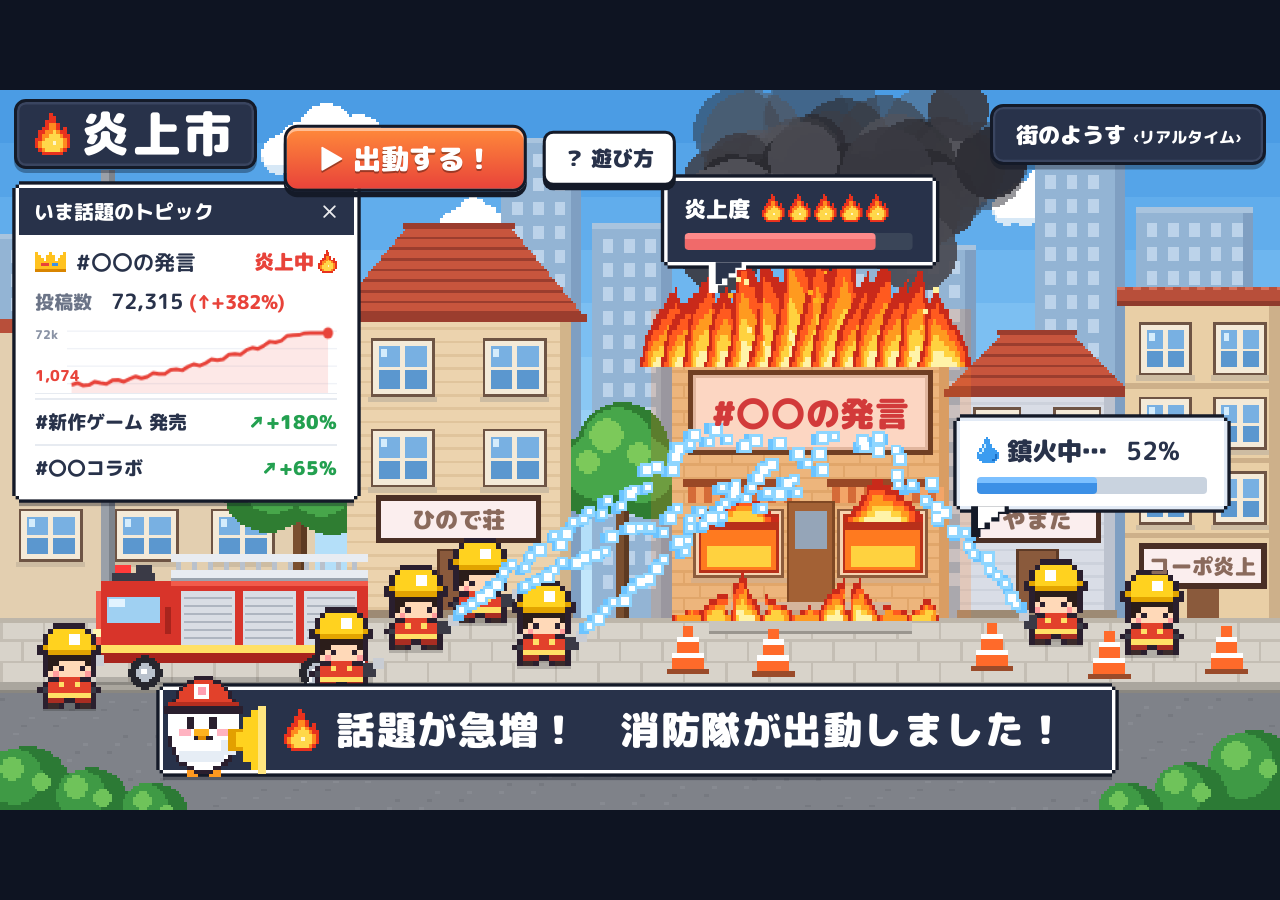
==== enjo-city.html @ e9e063f0 "1ファイルで遊べる enjo-city.html を追加 Co-Authored-By: Claude Opus 5.5 <noreply@anthropic.com> Claude-Session:" ====
<!doctype html>
<html lang="ja">
<head>
  <meta charset="utf-8">
  <meta name="viewport" content="width=device-width,initial-scale=1,viewport-fit=cover">
  <title>炎上市 — デマ消火ゲーム</title>
  <meta name="description" content="遊びながら、デマの延焼を防ぎ、みんなの情報リテラシーを育てる社会貢献型Webゲーム">
  <link rel="preconnect" href="https://fonts.googleapis.com">
  <link rel="preconnect" href="https://fonts.gstatic.com" crossorigin>
  <link href="https://fonts.googleapis.com/css2?family=M+PLUS+Rounded+1c:wght@500;700;800;900&display=swap" rel="stylesheet">
  <style>
:root {
  --navy: #28324a;
  --navy2: #1f2840;
  --ink: #141a28;
  --line: #ffffff;
  --red: #e8433a;
  --red-soft: #f06a6a;
  --green: #23a050;
  --blue: #3c90e6;
  --cream: #fff8ec;
  --text: #28324a;
  --track: #c9d3df;
}

* { box-sizing: border-box; margin: 0; padding: 0; }
html, body { height: 100%; background: #0e1422; overflow: hidden; }
body {
  display: flex; align-items: center; justify-content: center;
  font-family: 'M PLUS Rounded 1c', 'Hiragino Maru Gothic ProN', 'Hiragino Sans', 'Meiryo', sans-serif;
  color: #fff;
  -webkit-user-select: none; user-select: none;
  -webkit-tap-highlight-color: transparent;
}
button { font: inherit; color: inherit; cursor: pointer; border: 0; background: none; }

.game {
  position: relative;
  width: min(100vw, 177.78vh);
  aspect-ratio: 16 / 9;
  container-type: inline-size;
  overflow: hidden;
  background: #8ac8f4;
  touch-action: none;
}
.game > * { font-size: 1.55cqw; }

#scene {
  position: absolute; inset: 0; width: 100%; height: 100%;
  image-rendering: pixelated; image-rendering: crisp-edges;
  cursor: crosshair;
}

/* ---------- アイコン ---------- */
.ico {
  display: inline-block; width: 1em; height: 1.15em; vertical-align: -0.18em;
  background: center / contain no-repeat;
  image-rendering: pixelated; flex: none;
}
.ico.flame { background-image: var(--ico-flame); width: .95em; height: 1.15em; }
.ico.drop { background-image: var(--ico-drop); width: .9em; height: 1.1em; }
.ico.crown { background-image: var(--ico-crown); width: 1.45em; height: 1em; }
.ico.heart { background-image: var(--ico-heart); width: 1.1em; height: 1em; }
.ico.heartEmpty { background-image: var(--ico-heartEmpty); width: 1.1em; height: 1em; }
.ico.heartGold { background-image: var(--ico-heartGold); width: 1.1em; height: 1em; }
.ico.star { background-image: var(--ico-star); width: 1em; height: 1em; }
.ico.search { background-image: var(--ico-search); width: 1.1em; height: 1.1em; }
.ico.shield { background-image: var(--ico-shield); width: 1em; height: 1.1em; }
.ico.check { background-image: var(--ico-check); width: 1.2em; height: .9em; }
.ico.cross { background-image: var(--ico-cross); width: 1em; height: .9em; }
.ico.book { background-image: var(--ico-book); width: 1.4em; height: .95em; }
.ico.pad { background-image: var(--ico-pad); width: 1.6em; height: 1em; }
.ico.bulb { background-image: var(--ico-bulb); width: 1.1em; height: 1em; }
.ico.hands { background-image: var(--ico-hands); width: 1.6em; height: 1em; }
.ico.target { background-image: var(--ico-target); width: 1.1em; height: 1.1em; }
.ico.building { background-image: var(--ico-building); width: 1.3em; height: 1em; }

/* ---------- ドット枠 ---------- */
.px-box {
  --b: .17em;
  background: #fff; color: var(--text);
  box-shadow:
    0 calc(-1 * var(--b)) 0 0 var(--line), 0 var(--b) 0 0 var(--line),
    calc(-1 * var(--b)) 0 0 0 var(--line), var(--b) 0 0 0 var(--line),
    0 calc(-2 * var(--b)) 0 0 var(--ink), 0 calc(2 * var(--b)) 0 0 var(--ink),
    calc(-2 * var(--b)) 0 0 0 var(--ink), calc(2 * var(--b)) 0 0 0 var(--ink),
    calc(-1 * var(--b)) calc(-1 * var(--b)) 0 0 var(--ink), var(--b) calc(-1 * var(--b)) 0 0 var(--ink),
    calc(-1 * var(--b)) var(--b) 0 0 var(--ink), var(--b) var(--b) 0 0 var(--ink),
    0 calc(3 * var(--b)) 0 0 rgba(10, 16, 30, .35);
}
.px-box.dark { background: var(--navy); color: #fff; }

/* ---------- HUD ---------- */
.hud { position: absolute; inset: 0; pointer-events: none; }
.hud button { pointer-events: auto; }

.title-badge {
  position: absolute; left: 1.1%; top: 1.3%; width: 19%; height: 9.7%;
  background: var(--navy); border: .16em solid var(--ink); border-radius: .6em;
  display: flex; align-items: center; justify-content: center; gap: .55em;
  box-shadow: inset 0 0 0 .12em #3a4560, 0 .2em 0 rgba(10, 16, 30, .35);
}
.title-badge span { font-size: 2.4em; font-weight: 900; letter-spacing: .08em; line-height: 1; color: #fff; }
.title-badge .ico { width: 1.75em; height: 2.1em; }

.trend { position: absolute; left: 1.45%; top: 13.6%; width: 26.2%; transition: opacity .2s; }
.trend-head {
  background: var(--navy); color: #fff; font-weight: 800; font-size: 1.02em;
  padding: .42em .65em .42em .75em; display: flex; justify-content: space-between; align-items: center;
}
.trend-head .x { font-size: 1.15em; line-height: 1; font-weight: 900; opacity: .9; }
.trend-body { padding: .55em .85em .35em; }
.trend.collapsed .trend-body { display: none; }
.trend-top .row1 { display: flex; align-items: center; gap: .45em; font-size: 1.08em; font-weight: 900; white-space: nowrap; }
.trend-top .row1 b { overflow: hidden; text-overflow: ellipsis; flex: 1 1 auto; min-width: 0; }
.tag { font-weight: 900; font-size: .92em; display: inline-flex; align-items: center; gap: .2em; flex: none; }
.tag.fire { color: var(--red); }
.tag.out { color: var(--blue); }
.tag.calm { color: var(--green); }
.trend-top .row2 { margin-top: .35em; font-weight: 800; color: #6b7487; font-size: .98em; white-space: nowrap; }
.trend-top .row2 b { color: var(--text); font-size: 1.08em; }
.pct { color: var(--red); font-weight: 800; }
.pct.out { color: var(--blue); }
.chart { position: relative; margin: .3em 0 .2em; padding-left: 1.6em; height: 3.6em; border-bottom: 1px solid #e7ebf1; }
.chart canvas { width: 100%; height: 100%; display: block; }
.chart .ymax, .chart .ymin { position: absolute; left: 0; font-size: .6em; font-weight: 800; color: #8a93a5; }
.chart .ymax { top: .3em; }
.chart .ymin { bottom: .4em; color: var(--red); font-size: .75em; }
.trend-rows .trow {
  display: flex; justify-content: space-between; align-items: center; gap: .5em;
  font-weight: 800; font-size: .95em; padding: .42em 0; border-top: .12em solid #e7ebf1; white-space: nowrap;
}
.trend-rows .trow span:first-child { overflow: hidden; text-overflow: ellipsis; min-width: 0; }
.trow .up { color: var(--green); font-weight: 900; }
.trow .hot { color: var(--red); font-weight: 900; }
.trow .done { color: var(--blue); font-weight: 900; }

.town-label {
  position: absolute; right: 1.1%; top: 1.9%;
  background: var(--navy); border: .16em solid var(--ink); border-radius: .6em;
  padding: .5em 1em; font-weight: 900; font-size: 1.12em; white-space: nowrap;
  box-shadow: inset 0 0 0 .1em #3a4560, 0 .2em 0 rgba(10, 16, 30, .35);
}
.town-label small { font-size: .72em; font-weight: 800; }

.status {
  position: absolute; right: 1.6%; top: 11.4%; width: 15em; padding: .45em .7em;
  font-weight: 800; font-size: .82em; display: none;
}
.hud.playing .status { display: block; }
.status .hearts { display: flex; gap: .25em; margin-bottom: .3em; }
.status .hearts .ico { width: 1.45em; height: 1.3em; }
.status .srow { display: flex; justify-content: space-between; align-items: center; margin-top: .2em; white-space: nowrap; }
.status b { color: #ffd21f; }
.mini { background: #3d4966; border-radius: .3em; padding: .05em .55em; font-weight: 900; }

/* 吹き出し */
.bubble {
  --b: .17em;
  position: absolute; background: var(--navy); color: #fff; font-weight: 900;
  padding: .55em .85em .6em; transform: translateX(-50%); white-space: nowrap;
  box-shadow:
    0 calc(-1 * var(--b)) 0 0 var(--line), 0 var(--b) 0 0 var(--line),
    calc(-1 * var(--b)) 0 0 0 var(--line), var(--b) 0 0 0 var(--line),
    0 calc(-2 * var(--b)) 0 0 var(--ink), 0 calc(2 * var(--b)) 0 0 var(--ink),
    calc(-2 * var(--b)) 0 0 0 var(--ink), calc(2 * var(--b)) 0 0 0 var(--ink),
    calc(-1 * var(--b)) calc(-1 * var(--b)) 0 0 var(--ink), var(--b) calc(-1 * var(--b)) 0 0 var(--ink),
    calc(-1 * var(--b)) var(--b) 0 0 var(--ink), var(--b) var(--b) 0 0 var(--ink);
  opacity: 0; transition: opacity .25s;
}
.bubble.show { opacity: 1; }
.bubble::before, .bubble::after {
  content: ''; position: absolute;
  clip-path: polygon(0 0, 100% 0, 100% 25%, 75% 25%, 75% 50%, 50% 50%, 50% 75%, 25% 75%, 25% 100%, 0 100%);
}
.bubble::before { width: 1.9em; height: 1.55em; bottom: -1.55em; margin-left: -.34em; background: var(--line); }
.bubble::after { width: 1.35em; height: 1.1em; bottom: -1.1em; background: var(--navy); }
.bubble::before { box-shadow: none; }
.bubble.heat::before { left: 18%; }
.bubble .bt { font-size: 1.12em; display: flex; align-items: center; gap: .3em; }
.bubble.heat::after { left: 18%; }
.bubble.heat { padding-right: 1em; }
.bubble.heat .flames { display: inline-flex; gap: .12em; margin-left: .2em; }
.bubble.heat .flames .ico { width: 1.05em; height: 1.25em; }
.bubble.cool { background: #fff; color: var(--text); transform: none; }
.bubble.cool::after { left: .9em; background: #fff; }
.bubble.cool::before { left: .9em; background: var(--ink); }
.bubble.cool { box-shadow:
    0 calc(-1 * var(--b)) 0 0 #e3ebf6, 0 var(--b) 0 0 #e3ebf6,
    calc(-1 * var(--b)) 0 0 0 #e3ebf6, var(--b) 0 0 0 #e3ebf6,
    0 calc(-2 * var(--b)) 0 0 var(--ink), 0 calc(2 * var(--b)) 0 0 var(--ink),
    calc(-2 * var(--b)) 0 0 0 var(--ink), calc(2 * var(--b)) 0 0 0 var(--ink),
    calc(-1 * var(--b)) calc(-1 * var(--b)) 0 0 var(--ink), var(--b) calc(-1 * var(--b)) 0 0 var(--ink),
    calc(-1 * var(--b)) var(--b) 0 0 var(--ink), var(--b) var(--b) 0 0 var(--ink); }
.bubble.cool .bt { font-size: 1.25em; }
.bubble.cool .bt b { margin-left: .5em; }
.bar { margin-top: .45em; height: .85em; border-radius: .2em; overflow: hidden; }
.bar i { display: block; height: 100%; width: 50%; border-radius: .2em; transition: width .2s; }
.bar.red { background: #3a4558; width: 11.5em; }
.bar.red i { background: linear-gradient(#ff8a8a 0 35%, var(--red-soft) 35%); }
.bar.blue { background: var(--track); width: 11.6em; }
.bar.blue i { background: linear-gradient(#7cc0ff 0 35%, var(--blue) 35%); }

/* アナウンス */
.announcer {
  position: absolute; left: 12.7%; width: 74.2%; top: 83.3%; height: 11.1%;
  display: flex; align-items: center; padding-left: 9.5%;
}
.announcer canvas {
  position: absolute; left: -1%; bottom: -14%; height: 150%; aspect-ratio: 1;
  image-rendering: pixelated;
}
.announcer .msg { display: flex; align-items: center; gap: .45em; font-weight: 900; font-size: 1.95em; letter-spacing: .04em; white-space: nowrap; overflow: hidden; }
.announcer .msg .ico { width: .9em; height: 1.1em; }
.announcer .msg span { overflow: hidden; text-overflow: ellipsis; }
.announcer.flash .msg { animation: pop .35s ease-out; }
@keyframes pop { 0% { transform: scale(.92); opacity: .4 } 100% { transform: none; opacity: 1 } }

/* 操作ボタン */
.actions { position: absolute; right: 1%; top: 81.5%; display: none; flex-direction: column; gap: .45em; width: 10.5%; }
.hud.playing .actions { display: flex; }
.act {
  display: flex; align-items: center; justify-content: center; gap: .25em;
  background: #fff; color: var(--text); font-weight: 900; font-size: .78em;
  border: .18em solid var(--ink); border-radius: .5em; padding: .3em .2em;
  box-shadow: 0 .22em 0 var(--ink);
}
.act:active { transform: translateY(.15em); box-shadow: 0 .07em 0 var(--ink); }
.act[disabled] { opacity: .45; cursor: default; }
.act kbd { font: inherit; font-size: .8em; background: #e3e8f0; border-radius: .25em; padding: 0 .3em; }

/* 看板 */
.signs { position: absolute; inset: 0; pointer-events: none; }
.sign {
  position: absolute; display: flex; align-items: center; justify-content: center;
  color: #d23a3a; font-weight: 900; white-space: nowrap; overflow: hidden; letter-spacing: .02em;
  pointer-events: auto; cursor: pointer; line-height: 1;
}
.sign.idle { color: #8a6a5c; cursor: default; pointer-events: none; }
.sign.debunked { color: #2d7fd6; }
.sign.burning::after {
  content: '調査'; position: absolute; right: 0; top: 0; font-size: .55em; background: #ffd21f; color: var(--ink);
  padding: .05em .2em; border-radius: 0 0 0 .3em; opacity: .9;
}
.sign.done::after { content: none; }

/* スタート */
.start-dock { position: absolute; left: 37.5%; top: 9.5%; transform: translate(-50%, -50%); display: flex; gap: .8em; align-items: center; }
.hud.playing .start-dock { display: none; }
.big-btn {
  background: linear-gradient(#ff8a3a, #e8433a); color: #fff; font-weight: 900; font-size: 1.4em;
  padding: .35em 1.1em; border: .14em solid var(--ink); border-radius: .5em;
  box-shadow: inset 0 .12em 0 rgba(255, 255, 255, .45), 0 .2em 0 var(--ink); text-shadow: 0 .08em 0 rgba(0, 0, 0, .35);
  animation: pulse 1.4s ease-in-out infinite;
}
.sub-btn {
  background: #fff; color: var(--text); font-weight: 900; font-size: 1.05em; padding: .45em .9em;
  border: .18em solid var(--ink); border-radius: .5em; box-shadow: 0 .22em 0 var(--ink);
}
@keyframes pulse { 50% { transform: scale(1.05); } }

.wave-banner {
  position: absolute; left: 50%; top: 40%; transform: translate(-50%, -50%) scale(.6);
  background: var(--navy); border: .2em solid #fff; outline: .2em solid var(--ink);
  font-weight: 900; font-size: 2.6em; padding: .3em 1.2em; border-radius: .3em; white-space: nowrap;
  opacity: 0; transition: opacity .3s, transform .3s; text-align: center;
}
.wave-banner small { display: block; font-size: .42em; color: #ffd21f; margin-top: .2em; }
.wave-banner.show { opacity: 1; transform: translate(-50%, -50%) scale(1); }

.toast {
  position: absolute; left: 50%; top: 24%; transform: translateX(-50%);
  font-weight: 900; font-size: 1.2em; color: #fff; padding: .25em .8em; border-radius: .4em;
  background: rgba(20, 26, 40, .85); opacity: 0; transition: opacity .25s; white-space: nowrap;
}
.toast.show { opacity: 1; }

/* ---------- モーダル ---------- */
.overlay {
  position: absolute; inset: 0; display: none; align-items: center; justify-content: center;
  background: rgba(14, 20, 34, .55);
}
.overlay.show { display: flex; }
.modal { width: 74%; max-height: 94%; overflow: auto; padding: .9em 1.2em 1em; font-size: .92em; color: var(--text); background: var(--cream); }
.modal.wide { width: 86%; }
.mhead {
  display: inline-flex; align-items: center; gap: .45em; background: var(--navy); color: #fff;
  font-weight: 900; font-size: 1.3em; padding: .3em .9em .3em .7em; border-radius: .4em; margin-bottom: .6em;
}
.mhead .ico { width: 1.2em; height: 1.2em; }
.modal p.lead { font-weight: 700; font-size: .95em; margin-bottom: .6em; }
.mbtns { display: flex; justify-content: center; gap: .8em; margin-top: .9em; }
.btn {
  background: var(--navy); color: #fff; font-weight: 900; font-size: 1.05em; padding: .45em 1.4em;
  border: .16em solid var(--ink); border-radius: .5em; box-shadow: 0 .2em 0 var(--ink);
}
.btn.orange { background: linear-gradient(#ff8a3a, #e8433a); }
.btn.light { background: #fff; color: var(--text); }
.btn[disabled] { opacity: .4; cursor: default; }

/* SNS投稿 */
.inv-grid { display: grid; grid-template-columns: 1fr 13em; gap: 1em; }
.post { background: #fff; border: .14em solid #d5dbe5; border-radius: .6em; padding: .7em .9em; }
.post .who { display: flex; align-items: center; gap: .5em; font-weight: 900; font-size: .9em; }
.post .who small { color: #8a93a5; font-weight: 700; }
.avatar { width: 2em; height: 2em; border-radius: 50%; background: #ffd9b8; border: .12em solid var(--ink); display: grid; place-items: center; font-size: .9em; }
.post .body { font-weight: 700; margin: .5em 0 .4em; line-height: 1.55; }
.post .meta { font-size: .78em; color: #8a93a5; font-weight: 800; display: flex; gap: 1.2em; }
.claims { margin-top: .7em; display: flex; flex-direction: column; gap: .45em; }
.claim { background: #fff; border: .14em solid #d5dbe5; border-radius: .5em; padding: .4em .6em; display: grid; grid-template-columns: 1fr 13em; gap: .3em .6em; align-items: center; }
.claim .ct { font-weight: 800; font-size: .92em; display: flex; gap: .4em; align-items: center; }
.claim .opts { display: flex; gap: .3em; }
.claim .why { grid-column: 1 / -1; }
.opt {
  flex: 1; border: .14em solid #b9c2d1; border-radius: .4em; padding: .2em .3em; font-weight: 900; font-size: .9em;
  background: #f4f6fa; color: var(--text);
}
.opt.sel { background: var(--navy); color: #fff; border-color: var(--ink); }
.opt.right { background: var(--green); color: #fff; border-color: #146b33; }
.opt.wrong { background: var(--red); color: #fff; border-color: #a52a22; }
.claim .why { margin-top: 0; font-size: .82em; font-weight: 700; color: #4b5568; display: none; }
.claim.judged .why { display: block; }
.side-card { background: #fff; border: .14em solid #d5dbe5; border-radius: .6em; padding: .7em .8em; font-weight: 800; font-size: .88em; }
.side-card h4 { font-size: 1em; margin-bottom: .4em; display: flex; align-items: center; gap: .3em; }
.side-card li { list-style: none; display: flex; align-items: center; gap: .4em; margin: .35em 0; }
.legend { margin-top: .6em; }
.legend div { margin: .35em 0; line-height: 1.35; }
.legend b { display: inline-block; background: var(--navy); color: #fff; border-radius: .3em; padding: 0 .35em; margin-right: .3em; }
.result-line { margin-top: .6em; font-weight: 900; font-size: 1.05em; text-align: center; }

/* クイズ */
.quiz-grid { display: grid; grid-template-columns: 1fr 1fr; gap: 1.2em; align-items: center; }
.quiz-card { background: #fff; border: .16em solid var(--navy); border-radius: .6em; padding: .8em 1em; }
.quiz-card .qh { display: flex; align-items: center; gap: .4em; font-weight: 900; margin-bottom: .5em; }
.quiz-card .q { font-weight: 800; font-size: 1.08em; line-height: 1.5; margin-bottom: .6em; }
.qopt {
  display: flex; align-items: center; gap: .5em; width: 100%; text-align: left;
  border: .14em solid #b9c2d1; border-radius: .45em; padding: .4em .6em; margin: .35em 0; font-weight: 800; background: #f8f9fc; color: var(--text);
}
.qopt .dot { width: 1.05em; height: 1.05em; border-radius: 50%; border: .15em solid #8a93a5; flex: none; display: grid; place-items: center; }
.qopt.right { background: #e5f7ea; border-color: var(--green); }
.qopt.right .dot { border-color: var(--green); background: var(--green); }
.qopt.wrong { background: #fde8e7; border-color: var(--red); }
.qfeed { text-align: center; opacity: 0; transition: opacity .3s; }
.qfeed.show { opacity: 1; }
.qfeed .badge { display: inline-block; font-weight: 900; font-size: 1.8em; color: #fff; padding: .1em .8em; border-radius: .35em; border: .12em solid var(--ink); }
.qfeed .badge.ok { background: var(--green); }
.qfeed .badge.ng { background: var(--red); }
.qfeed .box { margin-top: .6em; background: #fff; border: .16em solid var(--navy); border-radius: .6em; padding: .8em; }
.qfeed .box b { display: block; font-size: 1.15em; margin-bottom: .3em; }
.qfeed .box span { font-weight: 700; font-size: .92em; }
.three { display: grid; grid-template-columns: repeat(3, 1fr); gap: .6em; margin-top: .9em; }
.three > div { background: #fff; border: .14em solid #d5dbe5; border-radius: .5em; padding: .5em; text-align: center; font-weight: 900; }
.three small { display: block; font-weight: 700; color: #6b7487; font-size: .78em; }
.three .stars { color: #ffb21f; letter-spacing: .1em; }

/* 遊び方 */
.how-row { display: grid; grid-template-columns: 4em 1fr; gap: .8em; align-items: center; background: #fff; border: .14em solid #d5dbe5; border-radius: .6em; padding: .55em .8em; margin: .45em 0; }
.how-row .big { width: 3.4em; height: 3.4em; justify-self: center; }
.how-row h3 { display: inline-flex; align-items: center; gap: .3em; background: var(--navy); color: #fff; font-size: 1em; padding: .15em .7em; border-radius: .35em; margin-bottom: .25em; }
.how-row p { font-weight: 700; font-size: .9em; line-height: 1.5; }
.keys { font-weight: 800; font-size: .85em; color: #4b5568; margin-top: .5em; line-height: 1.6; }
.keys kbd { font: inherit; background: var(--navy); color: #fff; border-radius: .25em; padding: 0 .35em; }

/* 結果 */
.res-grid { display: grid; grid-template-columns: 1fr 1fr; gap: .9em; }
.res-card { background: #fff; border: .14em solid #d5dbe5; border-radius: .6em; padding: .6em .8em; }
.res-card h4 { display: inline-flex; align-items: center; gap: .35em; background: var(--navy); color: #fff; padding: .15em .7em; border-radius: .35em; margin-bottom: .45em; font-size: .95em; }
.stat-table { display: grid; grid-template-columns: 1fr 1fr; gap: .35em; }
.stat-table > div { border: .12em solid #d5dbe5; border-radius: .35em; padding: .25em .5em; font-weight: 800; font-size: .85em; display: flex; justify-content: space-between; align-items: baseline; }
.stat-table b { color: var(--red); font-size: 1.35em; }
.stat-table b small { font-size: .55em; }
.checks li { list-style: none; display: flex; gap: .4em; align-items: center; font-weight: 800; font-size: .88em; margin: .3em 0; padding-bottom: .25em; border-bottom: .1em dashed #e1e6ee; }
.res-title { font-size: 1.8em; font-weight: 900; text-align: center; margin-bottom: .3em; }
.res-title.ok { color: var(--red); }
.res-title.ng { color: var(--navy); }
.res-sub { text-align: center; font-weight: 800; margin-bottom: .6em; }

@media (max-aspect-ratio: 1/1) {
  .game::after {
    content: '横向きにするとプレイしやすいよ'; position: absolute; left: 50%; top: 2%; transform: translateX(-50%);
    font-size: 3cqw; font-weight: 900; color: #fff; background: rgba(20, 26, 40, .8); padding: .2em .6em; border-radius: .4em; pointer-events: none;
  }
}

</style>
</head>
<body>
  <div id="game" class="game">
    <canvas id="scene" width="480" height="270"></canvas>
    <div id="signs" class="signs"></div>

    <div id="hud" class="hud">
      <div class="title-badge"><i class="ico flame"></i><span>炎上市</span></div>

      <div class="trend px-box" id="trend">
        <div class="trend-head"><span>いま話題のトピック</span><button class="x" id="trendToggle" aria-label="たたむ">✕</button></div>
        <div class="trend-body" id="trendBody">
          <div class="trend-top">
            <div class="row1"><i class="ico crown"></i><b id="tTopName">#〇〇の発言</b><span id="tTopTag" class="tag fire">炎上中<i class="ico flame"></i></span></div>
            <div class="row2">投稿数　<b id="tTopCount">0</b> <span id="tTopPct" class="pct">(↑+0%)</span></div>
            <div class="chart">
              <span class="ymax" id="yMax">0</span><span class="ymin" id="yMin">0</span>
              <canvas id="spark" width="240" height="56"></canvas>
            </div>
          </div>
          <div class="trend-rows" id="tRows"></div>
        </div>
      </div>

      <div class="town-label">街のようす <small>‹リアルタイム›</small></div>
      <div class="status px-box dark" id="status">
        <div class="hearts" id="hearts"></div>
        <div class="srow"><span id="waveName">待機中</span><span>SCORE <b id="score">0</b></span></div>
        <div class="srow"><span><i class="ico shield"></i> 防火壁 ×<b id="wallCount">0</b></span><button class="mini" id="pauseBtn">Ⅱ</button></div>
      </div>

      <div class="bubble heat" id="heat">
        <div class="bt">炎上度 <span class="flames" id="heatIcons"></span></div>
        <div class="bar red"><i id="heatBar"></i></div>
      </div>
      <div class="bubble cool" id="cool">
        <div class="bt"><i class="ico drop"></i> 鎮火中… <b id="coolPct">0%</b></div>
        <div class="bar blue"><i id="coolBar"></i></div>
      </div>

      <div class="announcer px-box dark" id="announcer">
        <canvas id="mascot" width="32" height="32"></canvas>
        <div class="msg"><i class="ico flame"></i><span id="annText">話題が急増！　消防隊が出動しました！</span></div>
      </div>

      <div class="actions" id="actions">
        <button class="act" id="btnInvestigate"><i class="ico search"></i><span>火元調査</span><kbd>E</kbd></button>
        <button class="act" id="btnWall"><i class="ico shield"></i><span>防火壁</span><kbd>F</kbd></button>
      </div>

      <div class="start-dock" id="startDock">
        <button class="big-btn" id="startBtn">▶ 出動する！</button>
        <button class="sub-btn" id="howBtn">？ 遊び方</button>
      </div>

      <div class="wave-banner" id="waveBanner"></div>
      <div class="toast" id="toast"></div>
    </div>

    <div id="overlay" class="overlay"></div>
  </div>

  <script>
// 炎上市 — ゲームデータ（デマの話題・防火訓練クイズ）
// 登場する人物・団体・出来事はすべて架空です。
'use strict';

// 火元調査で使うラベル
window.LABELS = [
  { key: '事実', desc: '公式発表や一次情報で確かめられる' },
  { key: '推測', desc: '予想・思い込み・意見' },
  { key: '不明', desc: '根拠がなく、まだ確認できない' },
];

// 炎上（デマ）の話題
window.TOPICS = [
  {
    id: 'hatsugen', tag: '#〇〇の発言', user: 'うわさ速報', handle: '@uwasa_sokuho',
    post: 'タレント〇〇が番組で「△△なんて不要」と発言！ひどすぎる。きっと前から嫌ってたんだ。',
    claims: [
      { text: '番組でその発言があった（公式の見逃し配信で確認できる）', ans: '事実', why: '公式の配信という一次情報で確認できます。' },
      { text: '〇〇は前から△△を嫌っていた', ans: '推測', why: '投稿者の思い込みです。本人がそう言ったわけではありません。' },
      { text: '切り取りではなく本心からの発言だ', ans: '不明', why: '発言の前後の文脈がまだ確認できていません。' },
    ],
  },
  {
    id: 'jiko', tag: '#駅前で大事故', user: 'ニュースまとめ部', handle: '@matome_bu',
    post: '【拡散希望】〇〇線が止まってる！駅前で大事故があったらしい。今日中に復旧するのは絶対ムリ。',
    claims: [
      { text: '〇〇線が運転を見合わせている（鉄道会社の公式サイトに掲載）', ans: '事実', why: '鉄道会社の公式発表で確かめられます。' },
      { text: '原因は駅前の大事故だ', ans: '不明', why: '「らしい」という伝聞で、出典がありません。' },
      { text: '今日中の復旧は絶対にムリ', ans: '推測', why: '投稿者の予想です。根拠は示されていません。' },
    ],
  },
  {
    id: 'mizu', tag: '#水道水が危険', user: 'くらしの裏ワザ', handle: '@urawaza_life',
    post: '水道水に有害物質が入ってるって！最近お腹をこわす人が多いのはそのせいだよ。みんな飲まないで！',
    claims: [
      { text: '市の水道局は水質検査の結果を公開している', ans: '事実', why: '公式サイトで誰でも確認できる一次情報です。' },
      { text: '水道水に有害物質が入っている', ans: '不明', why: '検査結果などの出典が一切示されていません。' },
      { text: 'お腹をこわす人が多いのは水道水のせいだ', ans: '推測', why: '2つの出来事を勝手に結びつけた思い込みです。' },
    ],
  },
  {
    id: 'game', tag: '#新作ゲーム延期', user: 'ゲーム情報局(非公式)', handle: '@game_joho',
    post: '新作ゲームの発売延期が決定！公式が「続報は来週」としか言わないのが証拠。開発がヤバいに違いない。',
    claims: [
      { text: '公式アカウントが「続報は来週」と投稿した', ans: '事実', why: '公式アカウントの投稿という一次情報です。' },
      { text: '発売延期が決定した', ans: '不明', why: '公式はそう発表していません。まだ確認できない情報です。' },
      { text: '開発がうまくいっていない', ans: '推測', why: '「違いない」は投稿者の想像です。' },
    ],
  },
  {
    id: 'yogen', tag: '#来週大地震', user: '予言ニキ', handle: '@yogen_niki',
    post: '来週の水曜に大地震が来る！あの人の予言はよく当たるから間違いない。今すぐ拡散して！',
    claims: [
      { text: '地震の日時を正確に予知することはできない（気象庁が説明）', ans: '事実', why: '公的機関が公式に説明している内容です。' },
      { text: '来週の水曜に大地震が起きる', ans: '不明', why: '科学的な根拠や出典がありません。' },
      { text: 'あの人の予言はよく当たる', ans: '推測', why: '当たった例だけを覚えている思い込みかもしれません。' },
    ],
  },
  {
    id: 'shinagire', tag: '#スーパーで品切れ', user: '買いだめ注意報', handle: '@kaidame',
    post: 'トイレットペーパーが売り切れ！原料が輸入できなくなったらしい。今買わないと手に入らなくなるよ！',
    claims: [
      { text: '近所の店で一時的に売り切れた（店の告知あり）', ans: '事実', why: 'お店の告知で確認できる情報です。' },
      { text: '原料が輸入できなくなった', ans: '不明', why: '「らしい」という伝聞で、メーカーの発表はありません。' },
      { text: '今買わないと手に入らなくなる', ans: '推測', why: '不安からくる予想です。買いだめがかえって品切れを広げます。' },
    ],
  },
  {
    id: 'collab', tag: '#〇〇コラボ中止', user: 'エンタメ裏ニュース', handle: '@ura_news',
    post: '〇〇コラボの公式ページが消えてる！中止決定だね。炎上したのが原因に決まってる。',
    claims: [
      { text: 'コラボの公式ページが一時的に表示されない', ans: '事実', why: '実際にページを開いて確かめられる事実です。' },
      { text: 'コラボの中止が決定した', ans: '不明', why: '公式の発表がなく、まだ確認できません（メンテナンス中かも）。' },
      { text: '中止の原因は炎上だ', ans: '推測', why: '「決まってる」は投稿者の決めつけです。' },
    ],
  },
  {
    id: 'kuma', tag: '#小学校にクマ', user: 'まちの噂', handle: '@machi_uwasa',
    post: 'クマが小学校に侵入したって！市のサイトにも出没情報あるし本当だよ。今年は特に危ないかも…',
    claims: [
      { text: '市の公式サイトにクマの目撃情報が掲載されている', ans: '事実', why: '公式サイトで確認できる一次情報です。' },
      { text: 'クマが小学校に侵入した', ans: '不明', why: '市の情報は「目撃」だけ。侵入したという出典はありません。' },
      { text: '今年は特にクマが危ない', ans: '推測', why: '投稿者の感想で、データは示されていません。' },
    ],
  },
];

// 炎上していない、ふつうの話題（ランキングの埋め草）
window.NEUTRAL_TOPICS = [
  { tag: '#新作ゲーム 発売', pct: 180 },
  { tag: '#〇〇コラボ', pct: 65 },
  { tag: '#週末の天気', pct: 42 },
  { tag: '#今日のおやつ', pct: 28 },
];

// 防火訓練クイズ（answer は options の添字）
window.QUIZZES = [
  {
    q: '「有名人が逮捕された！」という投稿が拡散。まずどうする？',
    options: ['すぐにリポストする', 'デマだと決めつける', '判断を保留して根拠を確認する'],
    answer: 2,
    head: 'まずは出典や一次情報を確認！',
    why: '拡散前に調べることで、デマの延焼を防げます。',
  },
  {
    q: '次のうち「一次情報」にあたるのはどれ？',
    options: ['まとめサイトの記事', '発表した本人・機関の公式発表', '友だちから聞いた話'],
    answer: 1,
    head: '公式の発表が一次情報！',
    why: 'まとめや伝聞は、途中で内容が変わっていることがあります。',
  },
  {
    q: '災害のとき「動物園からライオンが逃げた」という画像つき投稿。どうする？',
    options: ['画像があるから本物だと判断', 'いつ・どこで撮られた画像か確かめる', '心配なので急いで拡散する'],
    answer: 1,
    head: '画像の出どころを確認！',
    why: '昔の画像や別の場所の画像が使い回されることがあります。',
  },
  {
    q: '自分と違う意見の投稿を見つけた。どうする？',
    options: ['すぐに強い言葉で反論する', '相手の根拠や背景を一度読んでみる', 'ブロックして二度と見ない'],
    answer: 1,
    head: 'まずは相手の考えを知ろう！',
    why: '多様な意見を理解することが、冷静な判断につながります。',
  },
  {
    q: '「拡散希望」と書かれた、善意っぽい投稿。どうする？',
    options: ['善意だからそのまま拡散', '日付や出典を確かめてから判断', '内容を少し盛って拡散'],
    answer: 1,
    head: '善意の拡散でもまず確認！',
    why: '古い情報や誤りが、善意で一気に広がることがあります。',
  },
  {
    q: '間違った情報を拡散してしまったと気づいたら？',
    options: ['だまって削除する', '訂正の投稿をして誤りを伝える', 'そのままにしておく'],
    answer: 1,
    head: '訂正して火を消そう！',
    why: '訂正を伝えることで、広がったデマの延焼を止められます。',
  },
  {
    q: '見出しだけで驚いたニュース記事。どうする？',
    options: ['見出しだけでシェアする', '本文と出典を読んでから判断する', 'コメント欄の反応で判断する'],
    answer: 1,
    head: '本文まで読んでから！',
    why: '見出しは注目を集めるため、大げさに書かれることがあります。',
  },
  {
    q: '「専門家によると〜」という投稿。まず確かめるべきは？',
    options: ['その専門家が誰で、本当にそう言ったか', 'いいねの数', '投稿者のフォロワー数'],
    answer: 0,
    head: '誰が言ったのかを確認！',
    why: 'いいねやフォロワーの数は、情報の正しさとは関係ありません。',
  },
];

</script>
  <script>
// 炎上市 — ピクセルアート描画ヘルパー・スプライト・背景
'use strict';

window.PX = (() => {
  const W = 480, H = 270, GROUND = 198;

  // ---------- 基本図形 ----------
  function R(c, x, y, w, h, col) {
    if (w <= 0 || h <= 0) return;
    c.fillStyle = col;
    c.fillRect(Math.round(x), Math.round(y), Math.round(w), Math.round(h));
  }
  // ドット絵っぽい塗りつぶし円
  function circ(c, cx, cy, r, col) {
    c.fillStyle = col;
    r = Math.max(1, Math.round(r));
    cx = Math.round(cx); cy = Math.round(cy);
    for (let dy = -r; dy <= r; dy++) {
      const dx = Math.floor(Math.sqrt(r * r - dy * dy + r * 0.6));
      c.fillRect(cx - dx, cy + dy, dx * 2 + 1, 1);
    }
  }

  // 文字列グリッド → canvas
  function gridCanvas(grid, pal, scale = 1) {
    const h = grid.length, w = grid[0].length;
    const cv = document.createElement('canvas');
    cv.width = w * scale; cv.height = h * scale;
    const c = cv.getContext('2d');
    for (let y = 0; y < h; y++) for (let x = 0; x < w; x++) {
      const ch = grid[y][x];
      if (ch === '.' || !pal[ch]) continue;
      c.fillStyle = pal[ch];
      c.fillRect(x * scale, y * scale, scale, scale);
    }
    return cv;
  }
  function flipped(cv) {
    const f = document.createElement('canvas');
    f.width = cv.width; f.height = cv.height;
    const c = f.getContext('2d');
    c.translate(cv.width, 0); c.scale(-1, 1); c.drawImage(cv, 0, 0);
    return f;
  }
  // 文字列グリッド → SVG data URI（HUD アイコン用）
  function gridSVG(grid, pal) {
    const h = grid.length, w = grid[0].length;
    let rects = '';
    for (let y = 0; y < h; y++) for (let x = 0; x < w; x++) {
      const ch = grid[y][x];
      if (ch === '.' || !pal[ch]) continue;
      rects += `<rect x="${x}" y="${y}" width="1.02" height="1.02" fill="${pal[ch]}"/>`;
    }
    const svg = `<svg xmlns="http://www.w3.org/2000/svg" viewBox="0 0 ${w} ${h}" shape-rendering="crispEdges">${rects}</svg>`;
    return `url("data:image/svg+xml;utf8,${encodeURIComponent(svg)}")`;
  }

  // ---------- HUD アイコン ----------
  const ICONS = {
    flame: [[
      '....r.....',
      '....rr....',
      '...rrr....',
      '...roor...',
      '..rroor.r.',
      '.rrooyorr.',
      '.rooyyyorr',
      'rroyyyyyor',
      'royyywyyor',
      'royyyyyyor',
      '.royyyyor.',
      '..rrrrrr..',
    ], { r: '#e8321e', o: '#ff8a1f', y: '#ffd84a', w: '#fff6c8' }],
    drop: [[
      '....b.....',
      '...bbb....',
      '...bbb....',
      '..bLbbb...',
      '..bLbbb...',
      '.bLbbbbb..',
      '.bLbbbbbb.',
      'bLbbbbbbbb',
      'bbbbbbbbDb',
      'bbbbbbbbDb',
      '.bbbbbbDb.',
      '..bbbbbb..',
    ], { b: '#3b9cf0', L: '#c9ecff', D: '#1f6fc4' }],
    crown: [[
      'y....y....y',
      'yy..yyy..yy',
      'yyy.yyy.yyy',
      'yyyyyyyyyyy',
      'yyrrryBByyy',
      'yyyyyyyyyyy',
      'OOOOOOOOOOO',
    ], { y: '#ffc21f', O: '#d98500', r: '#e8433a', B: '#3c90e6' }],
    heart: [[
      '.kk...kk.',
      'krrk.krrk',
      'krwrkrrrk',
      'krrrrrrrk',
      '.krrrrrk.',
      '..krrrk..',
      '...krk...',
      '....k....',
    ], { k: '#1b2333', r: '#ff4d5e', w: '#ffd0d6' }],
    heartGold: [[
      '.kk...kk.',
      'krrk.krrk',
      'krwrkrrrk',
      'krrrrrrrk',
      '.krrrrrk.',
      '..krrrk..',
      '...krk...',
      '....k....',
    ], { k: '#1b2333', r: '#ffc21f', w: '#fff3b0' }],
    heartEmpty: [[
      '.kk...kk.',
      'krrk.krrk',
      'krrrkrrrk',
      'krrrrrrrk',
      '.krrrrrk.',
      '..krrrk..',
      '...krk...',
      '....k....',
    ], { k: '#1b2333', r: '#8d97a8' }],
    star: [[
      '....k....',
      '....k....',
      '...kwk...',
      'kkkkwkkkk',
      '.kwwwwwk.',
      '..kwwwk..',
      '..kwkwk..',
      '.kwk.kwk.',
      '.kk...kk.',
    ], { k: '#d6dbe4', w: '#28324a' }],
    search: [[
      '..kkkk....',
      '.kLLbbk...',
      'kLbbbbbk..',
      'kbbbbbbk..',
      'kbbbbbbk..',
      '.kbbbbk...',
      '..kkkkoo..',
      '......ooo.',
      '.......ooo',
      '........oo',
    ], { k: '#28324a', L: '#ffffff', b: '#8fd0ff', o: '#c07a2c' }],
    shield: [[
      'kkkkkkkkk',
      'kgggggGGk',
      'kgLggggGk',
      'kgLgggwGk',
      'kggggwgGk',
      'kgwgwggGk',
      '.kgwggGk.',
      '..kgggk..',
      '...kgk...',
      '....k....',
    ], { k: '#1b5e34', g: '#34b45c', G: '#24884a', L: '#9ff0b8', w: '#ffffff' }],
    check: [[
      '........gg',
      '.......ggg',
      'gg....ggg.',
      'ggg..ggg..',
      '.gggggg...',
      '..gggg....',
      '...gg.....',
    ], { g: '#23a050' }],
    cross: [[
      'rr....rr',
      'rrr..rrr',
      '.rrrrrr.',
      '..rrrr..',
      '.rrrrrr.',
      'rrr..rrr',
      'rr....rr',
    ], { r: '#e8433a' }],
    book: [[
      'kkkkk.kkkkk',
      'kwwwwkwwwwk',
      'kwbbwkwbbwk',
      'kwwwwkwwwwk',
      'kwbbwkwbbwk',
      'kwwwwkwwwwk',
      'kkkkkkkkkkk',
    ], { k: '#8a5a2c', w: '#fff8ec', b: '#c9b79a' }],
    pad: [[
      '.kkkkkkkkk.',
      'kggggggggGk',
      'kgwgggggrgk',
      'kwwwgggrgrk',
      'kgwgggggrgk',
      'kggggggggGk',
      '.kGk...kGk.',
    ], { k: '#28324a', g: '#7c8aa6', G: '#5b6884', w: '#ffffff', r: '#ffd21f' }],
    bulb: [[
      '..yyyy..',
      '.yywyyy.',
      'yywyyyyy',
      'yyyyyyyy',
      '.yyyyyy.',
      '..kkkk..',
      '..kkkk..',
    ], { y: '#ffd21f', w: '#fff8c8', k: '#7c8aa6' }],
    hands: [[
      'ss......ss',
      'sss.ss.sss',
      '.ssssssss.',
      '..ssssss..',
      '...cccc...',
      '..cc..cc..',
    ], { s: '#ffcf9a', c: '#e6a35a' }],
    target: [[
      '..rrrrr..',
      '.rwwwwwr.',
      'rwrrrrrwr',
      'rwrwwwrwr',
      'rwrwrwrwr',
      'rwrwwwrwr',
      'rwrrrrrwr',
      '.rwwwwwr.',
      '..rrrrr..',
    ], { r: '#e8433a', w: '#ffffff' }],
    building: [[
      '....rrrr....',
      '..rrrrrrrr..',
      'rrrrrrrrrrrr',
      'wwwwwwwwwwww',
      'wbbwwbbwwbbw',
      'wbbwwbbwwbbw',
      'wwwwwddwwwww',
      'wbbwwddwwbbw',
      'wwwwwddwwwww',
    ], { r: '#c8553d', w: '#efe3cf', b: '#5b97cf', d: '#8a5a3c' }],
  };
  function installIcons() {
    const root = document.documentElement;
    for (const [name, [grid, pal]] of Object.entries(ICONS)) {
      root.style.setProperty(`--ico-${name}`, gridSVG(grid, pal));
    }
  }

  // ---------- スプライト ----------
  const FF_PAL = {
    k: '#2a1f2e', y: '#ffd21f', Y: '#e2a400', w: '#ffffff', h: '#2b1d1a', s: '#ffd9b8',
    e: '#2a1f2e', p: '#ff9c9c', r: '#e2412b', R: '#a92d22', l: '#ffe066', g: '#3a3a46', b: '#3a2a2a',
  };
  const FF_HEAD = [
    '...kkkkkk...',
    '..kyyyyyyk..',
    '.kyyyywwyyk.',
    '.kyyyywwyyk.',
    'kYyyyyyyyyYk',
    'kkYYYYYYYYkk',
    '.khhhhhhhhk.',
    '.khhssssshk.',
    '.khsesssesk.',
    '.kspssssspk.',
    '..kkrrrrkk..',
    '.krrlrrlrrk.',
    'kgrrrrrrrrgk',
    '.kllllllllk.',
  ];
  const FF_A = FF_HEAD.concat(['.kRRRkkRRRk.', '.kbbk..kbbk.']);
  const FF_B = FF_HEAD.concat(['..kRRkkRRRk.', '..kbbk..kbbk']);
  const FF_C = FF_HEAD.concat(['.kRRRkkRRk..', 'kbbk..kbbk..']);
  const PLAYER_PAL = Object.assign({}, FF_PAL, { y: '#ff5a4a', Y: '#c8322a', w: '#ffffff' });

  const CONE = [
    '...oo...',
    '...oo...',
    '..wwww..',
    '..oooo..',
    '..oooo..',
    '.wwwwww.',
    '.oooooo.',
    '.oooooo.',
    'kkkkkkkk',
  ];

  let SPR = null;
  function buildSprites() {
    const mk = (g, pal) => { const c = gridCanvas(g, pal, 2); return [c, flipped(c)]; };
    SPR = {
      ff: [mk(FF_A, FF_PAL), mk(FF_B, FF_PAL), mk(FF_C, FF_PAL)],
      player: [mk(FF_A, PLAYER_PAL), mk(FF_B, PLAYER_PAL), mk(FF_C, PLAYER_PAL)],
      cone: gridCanvas(CONE, { o: '#ff6a2a', w: '#ffffff', k: '#9a4b2a' }, 2),
    };
    return SPR;
  }

  // ---------- 背景 ----------
  function win(c, x, y, w, h, frame = '#f4ead8') {
    R(c, x - 1, y - 1, w + 2, h + 2, '#6e5444');
    R(c, x, y, w, h, frame);
    R(c, x + 2, y + 2, w - 4, h - 4, '#5b97cf');
    R(c, x + 2, y + 2, w - 4, Math.floor((h - 4) / 2), '#78b0e2');
    R(c, x + Math.floor(w / 2) - 1, y + 2, 2, h - 4, frame);
    R(c, x + 2, y + Math.floor(h / 2), w - 4, 1, frame);
    R(c, x + 3, y + 3, 2, 3, '#d4ecfc');
    R(c, x - 2, y + h + 1, w + 4, 2, '#cdbca2');
  }

  function cloud(c, x, y, s) {
    const parts = [[0, 8, 8], [10, 3, 10], [22, 6, 9], [31, 10, 7], [-8, 11, 6]];
    parts.forEach(([dx, dy, r]) => circ(c, x + dx * s, y + dy * s + 2, r * s, '#d7e8f6'));
    parts.forEach(([dx, dy, r]) => circ(c, x + dx * s, y + dy * s, r * s, '#ffffff'));
    R(c, x - 13 * s, y + 12 * s, 50 * s, 4 * s, '#ffffff');
    R(c, x - 12 * s, y + 16 * s, 48 * s, 2 * s, '#d7e8f6');
  }

  function tree(c, x, y, r) {
    R(c, x - 2, y, 5, GROUND - y + 2, '#7a4f2f');
    R(c, x + 1, y, 2, GROUND - y + 2, '#5d3a22');
    circ(c, x - r * 0.55, y - r * 0.1, r * 0.75, '#2f7d32');
    circ(c, x + r * 0.55, y - r * 0.05, r * 0.75, '#2f7d32');
    circ(c, x, y - r * 0.6, r * 0.85, '#2f7d32');
    circ(c, x - r * 0.45, y - r * 0.25, r * 0.6, '#47a64a');
    circ(c, x + r * 0.35, y - r * 0.2, r * 0.6, '#47a64a');
    circ(c, x - r * 0.1, y - r * 0.7, r * 0.65, '#47a64a');
    circ(c, x - r * 0.3, y - r * 0.85, r * 0.3, '#7cc95a');
    circ(c, x - r * 0.65, y - r * 0.35, r * 0.22, '#7cc95a');
    circ(c, x + r * 0.3, y - r * 0.5, r * 0.2, '#7cc95a');
  }

  function bush(c, x, y, r) {
    circ(c, x, y, r, '#2c7a35');
    circ(c, x - r * 0.3, y - r * 0.3, r * 0.65, '#3f9a45');
    circ(c, x - r * 0.4, y - r * 0.5, r * 0.25, '#6fc35a');
    circ(c, x + r * 0.3, y - r * 0.2, r * 0.18, '#6fc35a');
  }

  // 主要な建物（燃える可能性のある建物）
  const BUILDINGS = [
    { name: 'ひので荘', type: 'house', x: 130, w: 84, top: 52, roofBase: 84, wall: '#ecd3ae', wallD: '#d2b48a', wallL: '#e0c49c', roof: '#c8553d', roofD: '#9b3d2e' },
    { name: '炎上商店', type: 'shop', x: 252, w: 104, top: 96, wall: '#e8c595', wallD: '#cfa676', wallL: '#d9b17f' },
    { name: 'やまだ', type: 'house', x: 360, w: 58, top: 92, roofBase: 112, wall: '#d9dde6', wallD: '#bcc2ce', wallL: '#cdd2dc', roof: '#c8553d', roofD: '#9b3d2e' },
    { name: 'コーポ炎上', type: 'apt', x: 422, w: 58, top: 80, wall: '#e9cfa6', wallD: '#cdb08a', wallL: '#dcc098', roof: '#b84f3a', roofD: '#8f3b2c' },
  ];

  function roofYAt(b, x) {
    if (b.type !== 'house') return b.top;
    const cx = b.x + b.w / 2, topHalf = b.w * 0.24, baseHalf = b.w / 2 + 5;
    const d = Math.abs(x - cx);
    if (d <= topHalf) return b.top;
    const k = Math.min(1, (d - topHalf) / (baseHalf - topHalf));
    return b.top + k * (b.roofBase - b.top);
  }

  function drawHouse(c, b) {
    const { x, w } = b;
    R(c, x, b.roofBase, w, GROUND - b.roofBase, b.wall);
    for (let y = b.roofBase + 5; y < GROUND; y += 5) R(c, x, y, w, 1, b.wallL);
    R(c, x + w - 4, b.roofBase, 4, GROUND - b.roofBase, b.wallD);
    // 屋根（台形）
    const rh = b.roofBase - b.top, cx = x + w / 2;
    const topHalf = w * 0.24, baseHalf = w / 2 + 5;
    for (let i = 0; i <= rh; i++) {
      const half = Math.round(topHalf + (baseHalf - topHalf) * (i / rh));
      R(c, cx - half, b.top + i, half * 2, 1, (i % 4 === 3) ? b.roofD : b.roof);
    }
    R(c, cx - topHalf - 1, b.top - 2, topHalf * 2 + 2, 2, b.roofD);
    R(c, x - 6, b.roofBase, w + 12, 3, b.roofD);
    // 窓
    b.windows = [];
    const ww = w > 70 ? 22 : 16, wh = w > 70 ? 20 : 16;
    const cols = w > 70 ? [x + 10, x + w - 10 - ww] : [x + 6, x + w - 6 - ww];
    const rows = w > 70 ? [b.roofBase + 10, b.roofBase + 44] : [b.roofBase + 8];
    rows.forEach(ry => cols.forEach(cxw => { win(c, cxw, ry, ww, wh); b.windows.push({ x: cxw, y: ry, w: ww, h: wh }); }));
    // 看板とドア
    const sw = Math.min(58, w - 14);
    b.sign = { x: x + (w - sw) / 2, y: GROUND - 44, w: sw, h: 14 };
    const dw = 14;
    R(c, x + w / 2 - dw / 2 - 1, GROUND - 26, dw + 2, 26, '#5d3a26');
    R(c, x + w / 2 - dw / 2, GROUND - 25, dw, 25, '#8a5a3c');
    R(c, x + w / 2 + dw / 2 - 4, GROUND - 13, 2, 2, '#ffd21f');
    R(c, x - 1, GROUND - 3, w + 2, 3, '#9d8a74');
  }

  function drawShop(c, b) {
    const { x, w, top } = b;
    R(c, x, top, w, GROUND - top, b.wall);
    for (let y = top + 4, i = 0; y < GROUND; y += 5, i++) {
      R(c, x, y, w, 1, b.wallL);
      for (let bx = x + (i % 2 ? 4 : 10); bx < x + w; bx += 12) R(c, bx, y - 4, 1, 4, b.wallL);
    }
    R(c, x + w - 4, top, 4, GROUND - top, b.wallD);
    // 胸壁
    R(c, x - 3, top - 4, w + 6, 6, '#a9533b');
    R(c, x - 3, top + 1, w + 6, 1, '#7d3a28');
    for (let mx = x - 3; mx < x + w; mx += 12) { R(c, mx, top - 10, 7, 6, '#a9533b'); R(c, mx, top - 10, 7, 1, '#c8735a'); }
    // 看板
    b.sign = { x: x + 9, y: top + 12, w: w - 18, h: 26 };
    R(c, b.sign.x - 3, b.sign.y - 3, b.sign.w + 6, b.sign.h + 6, '#4a2f25');
    R(c, b.sign.x - 1, b.sign.y - 1, b.sign.w + 2, b.sign.h + 2, '#d9c6c0');
    R(c, b.sign.x, b.sign.y, b.sign.w, b.sign.h, '#fbeeee');
    // ひさし
    b.windows = [];
    const aw = [[x + 6, 38], [x + w - 44, 38]];
    aw.forEach(([ax, awid]) => {
      R(c, ax - 2, top + 50, awid + 4, 3, '#7d3a28');
      for (let i = 0; i < awid; i += 6) R(c, ax + i, top + 53, 3, 6, '#c9673f'), R(c, ax + i + 3, top + 53, 3, 6, '#f0b07c');
      win(c, ax + 3, top + 62, awid - 6, 24);
      b.windows.push({ x: ax + 3, y: top + 62, w: awid - 6, h: 24 });
    });
    // ドア
    R(c, x + w / 2 - 9, top + 58, 18, GROUND - top - 58, '#5d3a26');
    R(c, x + w / 2 - 8, top + 59, 16, GROUND - top - 59, '#8a5a3c');
    R(c, x + w / 2 - 6, top + 62, 12, 14, '#78b0e2');
  }

  function drawApt(c, b) {
    const { x, w, top } = b;
    R(c, x, top, w, GROUND - top, b.wall);
    R(c, x + w - 4, top, 4, GROUND - top, b.wallD);
    R(c, x - 3, top - 6, w + 6, 6, b.roof);
    R(c, x - 3, top - 1, w + 6, 2, b.roofD);
    for (let i = 0; i < w + 6; i += 6) R(c, x - 3 + i, top - 6, 3, 1, '#d8705a');
    b.windows = [];
    [top + 8, top + 36, top + 64].forEach(ry => {
      R(c, x, ry + 22, w, 2, b.wallD);
      [x + 6, x + w - 24].forEach(rx => { win(c, rx, ry, 18, 18); b.windows.push({ x: rx, y: ry, w: 18, h: 18 }); });
    });
    b.sign = { x: x + 7, y: GROUND - 26, w: w - 14, h: 13 };
    R(c, x + w / 2 - 6, GROUND - 12, 12, 12, '#8a5a3c');
  }

  function drawSign(c, b) {
    if (b.type === 'shop') return;
    const s = b.sign;
    R(c, s.x - 2, s.y - 2, s.w + 4, s.h + 4, '#4a2f25');
    R(c, s.x, s.y, s.w, s.h, '#fbeeee');
  }

  function buildBackground() {
    const bg = document.createElement('canvas');
    bg.width = W; bg.height = H;
    const c = bg.getContext('2d');
    // 空
    const bands = ['#4b9ce4', '#55a4e8', '#61adec', '#6eb6ef', '#7cbff2', '#8ac8f4', '#98d0f6', '#a6d8f8', '#b4dff9', '#c2e6fb'];
    const bh = Math.ceil(GROUND / bands.length);
    bands.forEach((col, i) => R(c, 0, i * bh, W, bh, col));
    cloud(c, 112, 12, 1);
    cloud(c, 384, 34, 0.85);
    cloud(c, 172, 44, 0.45);
    // 遠景のビル
    const far = [[0, 36, 54], [44, 30, 70], [150, 36, 66], [188, 30, 18], [222, 30, 50], [300, 34, 36], [336, 30, 58], [388, 34, 26], [426, 44, 44]];
    far.forEach(([fx, fw, ft]) => {
      R(c, fx, ft, fw, GROUND - ft, '#93b4d4');
      R(c, fx + fw - 4, ft, 4, GROUND - ft, '#7f9fc2');
      R(c, fx, ft, fw, 2, '#a9c4de');
      for (let wy = ft + 6; wy < GROUND - 10; wy += 9)
        for (let wx = fx + 4; wx < fx + fw - 7; wx += 8) R(c, wx, wy, 4, 5, '#bcd3ea');
    });
    // 左奥の建物（パネルの裏）
    R(c, 0, 90, 118, GROUND - 90, '#e3cfb0');
    R(c, 0, 86, 122, 5, '#b84f3a');
    for (let ry = 98; ry < GROUND - 30; ry += 30) [8, 44, 80].forEach(rx => win(c, rx, ry, 22, 18));
    // 電柱
    R(c, 38, 30, 5, GROUND - 26, '#9aa0a8');
    R(c, 41, 30, 2, GROUND - 26, '#7d838b');
    R(c, 28, 44, 26, 3, '#7d838b');
    // 木（奥）
    tree(c, 112, 150, 22);
    tree(c, 233, 146, 20);
    // 建物
    BUILDINGS.forEach(b => {
      if (b.type === 'house') drawHouse(c, b);
      else if (b.type === 'shop') drawShop(c, b);
      else drawApt(c, b);
      drawSign(c, b);
      b.cx = b.x + b.w / 2;
    });
    // 歩道
    R(c, 0, GROUND, W, 24, '#d8d3ca');
    for (let y = GROUND + 8; y < GROUND + 24; y += 8) R(c, 0, y, W, 1, '#c4beb4');
    for (let y = GROUND, i = 0; y < GROUND + 24; y += 8, i++)
      for (let x = (i % 2) * 8; x < W; x += 16) R(c, x, y, 1, 8, '#c4beb4');
    R(c, 0, GROUND, W, 2, '#bdb6aa');
    // 店の階段
    const shop = BUILDINGS[1];
    R(c, shop.x + 22, GROUND - 6, shop.w - 44, 3, '#c9c5be');
    R(c, shop.x + 18, GROUND - 3, shop.w - 36, 4, '#b3afa8');
    R(c, shop.x + 14, GROUND + 1, shop.w - 28, 4, '#c9c5be');
    R(c, shop.x + 14, GROUND + 5, shop.w - 28, 1, '#9a968f');
    // 縁石と車道
    R(c, 0, GROUND + 24, W, 3, '#aaa69e');
    R(c, 0, GROUND + 27, W, 1, '#8a8780');
    R(c, 0, GROUND + 28, W, H - GROUND - 28, '#7f8289');
    for (let i = 0; i < 260; i++) R(c, (i * 97) % W, GROUND + 30 + ((i * 53) % (H - GROUND - 30)), 2, 1, i % 2 ? '#878a91' : '#767980');
    return bg;
  }

  function buildForeground() {
    const fg = document.createElement('canvas');
    fg.width = W; fg.height = H;
    const c = fg.getContext('2d');
    bush(c, 10, 262, 16); bush(c, 34, 268, 14); bush(c, 58, 272, 12);
    bush(c, 470, 258, 18); bush(c, 446, 266, 14); bush(c, 424, 272, 12);
    return fg;
  }

  // ---------- 消防車 ----------
  function drawTruck(c, x, y, t) {
    // y = 車輪の接地位置
    const body = '#d8342a', dark = '#a8241d', light = '#f25a4a';
    R(c, x + 2, y - 4, 104, 3, 'rgba(0,0,0,0.18)');
    // はしご
    R(c, x + 30, y - 50, 74, 3, '#e8ecf2'); R(c, x + 30, y - 44, 74, 3, '#e8ecf2');
    for (let i = x + 32; i < x + 104; i += 6) R(c, i, y - 47, 2, 3, '#b9c1cc');
    R(c, x + 30, y - 41, 74, 1, '#9aa3ae');
    // 後部
    R(c, x + 30, y - 40, 74, 30, body);
    R(c, x + 30, y - 40, 74, 2, light);
    for (let i = 0; i < 3; i++) {
      const sx = x + 34 + i * 23;
      R(c, sx, y - 36, 20, 20, '#d9dde4');
      for (let ly = y - 34; ly < y - 16; ly += 3) R(c, sx + 1, ly, 18, 1, '#aeb5c0');
    }
    // 運転席
    R(c, x + 2, y - 36, 30, 26, body);
    R(c, x + 4, y - 40, 26, 5, body);
    R(c, x + 6, y - 34, 20, 10, '#9fd0f2'); R(c, x + 7, y - 33, 6, 3, '#e2f3ff');
    R(c, x + 2, y - 36, 2, 26, light);
    R(c, x + 28, y - 30, 2, 10, dark);
    // ライン
    R(c, x + 2, y - 16, 102, 3, '#ffe066');
    R(c, x + 2, y - 13, 102, 4, dark);
    R(c, x - 1, y - 12, 6, 4, '#c9cdd4');
    R(c, x + 1, y - 22, 3, 3, '#fff6b0');
    // 回転灯
    const on = Math.floor(t * 6) % 2;
    R(c, x + 8, y - 43, 16, 3, '#3a3a46');
    R(c, x + 9, y - 46, 6, 3, on ? '#ff3a3a' : '#7a2020');
    R(c, x + 17, y - 46, 6, 3, on ? '#3a3a46' : '#ff3a3a');
    // 車輪
    [x + 20, x + 84].forEach(wx => { circ(c, wx, y - 6, 6, '#26262e'); circ(c, wx, y - 6, 3, '#b9c1cc'); R(c, wx - 1, y - 7, 2, 2, '#ffffff'); });
  }

  // ---------- マスコット（ヒヨコ隊長） ----------
  function drawMascot(c, t) {
    c.clearRect(0, 0, 32, 32);
    const bob = Math.round(Math.sin(t * 5) * 0.8);
    const k = '#2a1f2e';
    // 足
    R(c, 9, 29, 3, 2, '#ff9a1f'); R(c, 15, 29, 3, 2, '#ff9a1f');
    // 体
    circ(c, 13, 20 + bob, 9, k);
    circ(c, 13, 20 + bob, 8, '#ffffff');
    R(c, 7, 24 + bob, 12, 3, '#e6edf5');
    // ヘルメット
    circ(c, 13, 12 + bob, 8, k);
    circ(c, 13, 12 + bob, 7, '#e2412b');
    R(c, 4, 13 + bob, 19, 7, '#ffffff');
    R(c, 3, 12 + bob, 21, 2, k);
    R(c, 4, 11 + bob, 19, 1, '#b72e1f');
    R(c, 11, 6 + bob, 4, 4, '#ffffff'); R(c, 12, 7 + bob, 2, 2, '#ff9fb2');
    // 顔
    R(c, 15, 15 + bob, 2, 3, k);
    R(c, 9, 15 + bob, 2, 3, k);
    R(c, 7, 18 + bob, 3, 2, '#ffb3c1'); R(c, 17, 18 + bob, 3, 2, '#ffb3c1');
    R(c, 11, 18 + bob, 4, 2, '#ffb21f'); R(c, 12, 20 + bob, 2, 1, '#e08a00');
    // 羽とメガホン
    R(c, 18, 21 + bob, 4, 4, '#e6edf5');
    R(c, 20, 18 + bob, 4, 6, '#e3a000');
    R(c, 24, 15 + bob, 2, 12, '#ffd21f');
    R(c, 26, 13 + bob, 2, 16, '#ffd21f');
    R(c, 28, 12 + bob, 2, 18, '#ffe680');
    R(c, 22, 19 + bob, 2, 4, '#ffd21f');
    const w = Math.floor(t * 4) % 2;
    if (w) { R(c, 30, 14 + bob, 1, 3, '#ffffff'); R(c, 30, 23 + bob, 1, 3, '#ffffff'); }
  }

  return {
    W, H, GROUND, R, circ, gridCanvas, installIcons, buildSprites, buildBackground, buildForeground,
    BUILDINGS, roofYAt, drawTruck, drawMascot, get SPR() { return SPR; },
  };
})();

</script>
  <script>
// 炎上市 — ゲーム本体
(() => {
  'use strict';
  const { W, H, GROUND, R, circ } = PX;
  const LANE_MIN = 204, LANE_MAX = 222, RANGE = 180;
  const $ = s => document.querySelector(s);
  const rand = (a, b) => a + Math.random() * (b - a);
  const clamp = (v, a, b) => Math.max(a, Math.min(b, v));
  const shuffle = a => { a = a.slice(); for (let i = a.length - 1; i > 0; i--) { const j = Math.floor(Math.random() * (i + 1)); [a[i], a[j]] = [a[j], a[i]]; } return a; };
  const fmt = n => Math.round(n).toLocaleString('ja-JP');
  const esc = s => String(s).replace(/[&<>"]/g, c => ({ '&': '&amp;', '<': '&lt;', '>': '&gt;', '"': '&quot;' }[c]));

  PX.installIcons();
  const SPR = PX.buildSprites();
  const BG = PX.buildBackground();
  const FG = PX.buildForeground();
  const B = PX.BUILDINGS;

  const cv = $('#scene');
  const ctx = cv.getContext('2d');
  ctx.imageSmoothingEnabled = false;
  const mascotCtx = $('#mascot').getContext('2d');
  const spark = $('#spark'), sctx = spark.getContext('2d');
  const hud = $('#hud'), overlay = $('#overlay');

  const WAVES = [
    { name: '第1出動', sub: '話題の火元を消せ！', spawns: [0, 9, 18, 27], growth: 2.6, spread: 0.06, smolder: 0.5 },
    { name: '第2出動', sub: '延焼に注意！ 防火壁を使おう', spawns: [0, 5, 11, 11, 18, 25, 31], growth: 3.7, spread: 0.1, smolder: 0.5 },
    { name: '第3出動', sub: '大規模炎上！ 協力して鎮火せよ', spawns: [0, 0, 6, 10, 10, 16, 21, 21, 28, 33], growth: 4.7, spread: 0.13, smolder: 0.45 },
  ];
  const TRUCK = { x: 34, y: 224 };
  const GAPS = [0, 1, 2].map(i => ({ i, x: (B[i].x + B[i].w + B[i + 1].x) / 2 }));

  // ---------- 状態 ----------
  let S;
  function freshState(mode) {
    B.forEach(b => Object.assign(b, { fire: 0, peak: 0, topic: null, burnt: 0, overT: 0, smolder: 0, pending: null, lastHit: -9, lastHitByPlayer: -9 }));
    return {
      mode, t: 0, wave: -1, waveT: 0, spawnIdx: 0, hearts: 4, score: 0, walls: 3,
      activeWalls: [], topics: {}, topicQueue: shuffle(TOPICS), particles: [], water: [], smoke: [], embers: [],
      stats: { dispatch: 0, extinguished: 0, prevented: 0, invCount: 0, claimTotal: 0, claimRight: 0, quizTotal: 0, quizRight: 0, blocked: 0 },
      player: { x: 150, y: 214, dir: 1, aimX: 300, aimY: 140, spraying: false, walkT: 0, moving: false },
      crew: makeCrew(mode),
      waveClearT: 0, lastSpreadMsg: -9, paused: false,
    };
  }
  function makeCrew(mode) {
    if (mode === 'title') {
      return [
        { x: 128, y: 226, side: -1, static: true, idle: true, hose: true },
        { x: 156, y: 210, side: -1, aimDx: -24 },
        { x: 180, y: 200, side: -1, aimDx: -8 },
        { x: 204, y: 216, side: -1, aimDx: 6 },
        { x: 396, y: 208, side: 1, aimDx: 26 },
        { x: 432, y: 212, side: 1, aimDx: 30, idle: true },
        { x: 26, y: 232, side: -1, static: true, idle: true },
      ].map(c => Object.assign({ dir: 1, walkT: 0, target: null, spraying: false, rate: 60, power: 0 }, c));
    }
    return [
      { x: 150, y: 210 }, { x: 172, y: 220 }, { x: 194, y: 206 },
    ].map(c => Object.assign({ dir: 1, walkT: 0, target: null, spraying: false, rate: 40, power: 0.05, side: 1, offset: rand(40, 80), think: 0 }, c));
  }

  // ---------- 入力 ----------
  const keys = {};
  const pointer = { down: false, x: 0, y: 0 };
  addEventListener('keydown', e => {
    if (S.mode === 'modal' || S.mode === 'result') return;
    keys[e.code] = true;
    if (S.mode === 'play') {
      if (e.code === 'KeyE') investigateNearest();
      if (e.code === 'KeyF') placeWall();
      if (e.code === 'KeyP' || e.code === 'Escape') togglePause();
      if (['Space', 'ArrowUp', 'ArrowDown', 'ArrowLeft', 'ArrowRight'].includes(e.code)) e.preventDefault();
    } else if (S.mode === 'title' && (e.code === 'Enter' || e.code === 'Space')) {
      e.preventDefault(); startGame();
    }
  });
  addEventListener('keyup', e => { keys[e.code] = false; });
  function toLogical(e) {
    const r = cv.getBoundingClientRect();
    return { x: (e.clientX - r.left) / r.width * W, y: (e.clientY - r.top) / r.height * H };
  }
  cv.addEventListener('pointerdown', e => { const p = toLogical(e); pointer.down = true; pointer.x = p.x; pointer.y = p.y; cv.setPointerCapture(e.pointerId); });
  cv.addEventListener('pointermove', e => { const p = toLogical(e); pointer.x = p.x; pointer.y = p.y; });
  const up = () => { pointer.down = false; };
  cv.addEventListener('pointerup', up); cv.addEventListener('pointercancel', up);

  $('#startBtn').onclick = startGame;
  $('#howBtn').onclick = () => showHowTo(false);
  $('#btnInvestigate').onclick = investigateNearest;
  $('#btnWall').onclick = placeWall;
  $('#pauseBtn').onclick = togglePause;
  $('#trendToggle').onclick = () => $('#trend').classList.toggle('collapsed');

  // ---------- 看板（HTML） ----------
  const signEls = B.map((b, i) => {
    const el = document.createElement('div');
    el.className = 'sign idle';
    const s = b.sign;
    el.style.left = (s.x / W * 100) + '%';
    el.style.top = (s.y / H * 100) + '%';
    el.style.width = (s.w / W * 100) + '%';
    el.style.height = (s.h / H * 100) + '%';
    el.addEventListener('pointerdown', e => { e.stopPropagation(); if (S.mode === 'play' && b.fire > 0) openInvestigation(b); });
    $('#signs').appendChild(el);
    return el;
  });
  function updateSigns() {
    B.forEach((b, i) => {
      const el = signEls[i], s = b.sign;
      let text = '', cls = 'sign idle';
      const tp = b.topic && S.topics[b.topic];
      if (tp && (b.fire > 0 || b.smolder > 0)) {
        text = tp.debunked ? 'デマと判明' : tp.def.tag;
        cls = 'sign' + (b.fire > 0 ? ' burning' : '') + (tp.investigated ? ' done' : '') + (tp.debunked ? ' debunked' : '');
      } else {
        text = b.name; cls = 'sign idle';
      }
      if (S.mode === 'title' && cls !== 'sign idle') cls += ' done';
      if (el.textContent !== text) {
        el.textContent = text;
        const wcq = s.w / W * 100, hcq = s.h / H * 56.25;
        el.style.fontSize = Math.min(wcq / Math.max(3.4, text.length * 1.12), hcq * 0.62) + 'cqw';
      }
      if (el.className !== cls) el.className = cls;
    });
  }

  // ---------- 話題（トピック） ----------
  function getTopic(def) {
    if (!S.topics[def.id]) {
      const base = Math.round(rand(2000, 9000));
      S.topics[def.id] = { def, posts: base, base, hist: [base], investigated: false, debunked: false, out: false, outT: 0, histT: 0 };
    }
    const tp = S.topics[def.id];
    tp.out = false;
    return tp;
  }
  function burningOf(tid) { return B.filter(b => b.topic === tid && b.fire > 0); }

  function ignite(b, def, f) {
    const tp = getTopic(def);
    b.topic = def.id; b.fire = f; b.peak = f; b.overT = 0; b.smolder = 0;
    S.stats.dispatch += (S.mode === 'play') ? 1 : 0;
  }

  function extinguish(b, byPlayer) {
    const tid = b.topic;
    b.fire = 0; b.peak = 0; b.overT = 0;
    if (S.mode !== 'play') return;
    S.stats.extinguished++;
    addScore(100);
    burst(b.cx, b.top + 20, 18, ['#ffffff', '#bfe8ff', '#8fd0ff']);
    const tp = S.topics[tid];
    if (tp && burningOf(tid).length === 0) {
      tp.out = true; tp.outT = S.t;
      announce(`${tp.def.tag} を鎮火しました！`, 'drop');
    }
  }

  // ---------- ゲーム進行 ----------
  function startGame() {
    S = freshState('play');
    overlay.classList.remove('show'); overlay.innerHTML = '';
    hud.classList.add('playing');
    startWave(0);
  }
  function startWave(i) {
    S.wave = i; S.waveT = 0; S.spawnIdx = 0; S.waveClearT = 0; S.mode = 'play';
    const w = WAVES[i];
    banner(`${w.name}！`, w.sub);
    announce(i === 0 ? '話題が急増！　消防隊が出動しました！' : `${w.name}！ ${w.sub}`);
  }
  function addScore(n) { S.score += n; }

  function scheduleSpawn() {
    const w = WAVES[S.wave];
    if (S.spawnIdx >= w.spawns.length || S.waveT < w.spawns[S.spawnIdx]) return;
    const free = B.filter(b => b.fire <= 0 && b.smolder <= 0);
    if (!free.length) return;
    const b = free[Math.floor(Math.random() * free.length)];
    if (!S.topicQueue.length) S.topicQueue = shuffle(TOPICS);
    b.pending = S.topicQueue.pop();
    b.topic = b.pending.id;
    b.patrol = 0;
    getTopic(b.pending);
    const first = S.spawnIdx === 0;
    S.spawnIdx++;
    if (!first && Math.random() < w.smolder) {
      b.smolder = 3.6;
      announce(`くすぶり発見！ ${b.pending.tag} — 建物の前でパトロールして未然に防ごう！`, 'search');
    } else {
      ignite(b, b.pending, first ? 40 : 50);
      announce(`${b.pending.tag} が炎上！ 消火せよ！`);
      b.pending = null;
    }
  }

  function update(dt) {
    S.t += dt;
    if (S.mode === 'play' && !S.paused) {
      S.waveT += dt;
      scheduleSpawn();
      updatePlayer(dt);
      updateFires(dt, WAVES[S.wave]);
      checkWaveClear(dt);
    } else if (S.mode === 'title') {
      updateTitleDemo(dt);
    }
    if (!S.paused && S.mode !== 'modal') {
      updateCrew(dt);
      updateParticles(dt);
      updateTopics(dt);
    }
  }

  function updateTitleDemo(dt) {
    const b = B[1];
    if (!b.topic) { b.topic = 'hatsugen'; getTopic(TOPICS[0]); b.peak = 100; }
    b.fire = 74 + Math.sin(S.t * 0.7) * 10;
    b.peak = 100;
    b.lastHit = S.t;
    const tp = S.topics.hatsugen;
    if (!tp.demo) {
      tp.demo = true; tp.base = 15000;
      tp.hist = Array.from({ length: 40 }, (_, i) => 2000 + 70000 * Math.pow(i / 39, 1.6) + Math.sin(i * 1.9) * 2500);
    }
    tp.posts = 72000 + S.t * 120;
  }

  function updatePlayer(dt) {
    const p = S.player;
    let mx = 0, my = 0;
    if (keys.ArrowLeft || keys.KeyA) mx -= 1;
    if (keys.ArrowRight || keys.KeyD) mx += 1;
    if (keys.ArrowUp || keys.KeyW) my -= 1;
    if (keys.ArrowDown || keys.KeyS) my += 1;
    p.spraying = false;
    if (pointer.down) {
      p.aimX = pointer.x; p.aimY = pointer.y;
      p.spraying = true;
      // 届かないときは近づく
      const handX = p.x + p.dir * 12, d = Math.hypot(p.aimX - handX, p.aimY - (p.y - 13));
      if (mx === 0 && d > RANGE - 10 && pointer.y < GROUND) mx = Math.sign(p.aimX - p.x);
      if (pointer.y >= LANE_MIN - 6 && mx === 0) { // 道路をタップ → 移動
        p.spraying = false;
        if (Math.abs(pointer.x - p.x) > 3) mx = Math.sign(pointer.x - p.x);
        if (Math.abs(pointer.y - p.y) > 2) my = Math.sign(pointer.y - p.y);
      }
    } else if (keys.Space || keys.KeyJ) {
      const tgt = autoTarget(p);
      if (tgt) { p.aimX = tgt.x; p.aimY = tgt.y; } else { p.aimX = p.x + p.dir * 80; p.aimY = p.y - 60; }
      p.spraying = true;
    }
    const sp = 72;
    p.x = clamp(p.x + mx * sp * dt, 8, W - 8);
    p.y = clamp(p.y + my * sp * 0.6 * dt, LANE_MIN, LANE_MAX);
    p.moving = mx !== 0 || my !== 0;
    if (p.moving) p.walkT += dt;
    if (p.spraying) p.dir = p.aimX >= p.x ? 1 : -1; else if (mx) p.dir = mx;
    if (p.spraying) emitWater(p, p.aimX, p.aimY, 80, 0.25, dt, true);

    // パトロール：くすぶりを未然に防ぐ
    B.forEach(b => {
      if (b.smolder <= 0) return;
      if (Math.abs(p.x - b.cx) < b.w / 2 + 10) b.patrol = (b.patrol || 0) + dt; else b.patrol = Math.max(0, (b.patrol || 0) - dt);
      if (b.patrol >= 1.2) {
        b.smolder = 0; b.patrol = 0;
        S.stats.prevented++; S.stats.dispatch++;
        addScore(80);
        burst(b.cx, b.top + 30, 16, ['#9ff0b8', '#ffffff', '#34b45c']);
        toast('パトロールで未然に防いだ！ +80');
        announce(`パトロール成功！ ${b.pending.tag} の延焼を未然に防ぎました`, 'shield');
        b.topic = null; b.pending = null;
      }
    });
  }

  function autoTarget(p) {
    let best = null, bd = 1e9;
    B.forEach(b => {
      if (b.fire <= 0) return;
      const tx = clamp(p.x, b.x + 6, b.x + b.w - 6);
      const ty = PX.roofYAt(b, tx) + 18;
      const d = Math.hypot(tx - p.x, ty - p.y);
      if (d < bd) { bd = d; best = { x: tx, y: ty }; }
    });
    return best;
  }

  function wallBetween(i, j) {
    const g = Math.min(i, j);
    return S.activeWalls.some(w => w.gap === g);
  }

  function updateFires(dt, w) {
    B.forEach((b, i) => {
      if (b.smolder > 0) {
        b.smolder -= dt;
        if (b.smolder <= 0) {
          ignite(b, b.pending, 45);
          announce(`${b.pending.tag} が炎上！ 消火せよ！`);
          b.pending = null;
        }
        return;
      }
      if (b.fire <= 0) return;
      const tp = S.topics[b.topic];
      const g = w.growth * (tp && tp.debunked ? 0.35 : 1);
      b.fire = Math.min(100, b.fire + g * dt);
      b.peak = Math.max(b.peak, b.fire);
      b.burnt = Math.min(1, b.burnt + dt * 0.004 * b.fire / 100);
      // 延焼
      if (b.fire >= 70) {
        [i - 1, i + 1].forEach(j => {
          const n = B[j];
          if (!n || n.fire > 0 || n.smolder > 0) return;
          if (Math.random() < w.spread * dt * (b.fire / 100)) {
            if (wallBetween(i, j)) {
              S.stats.blocked++;
              if (S.t - S.lastSpreadMsg > 3) { toast('防火壁が延焼をブロック！'); S.lastSpreadMsg = S.t; addScore(30); }
            } else {
              ignite(n, tp.def, 35);
              announce(`延焼！ ${tp.def.tag} がとなりに燃え広がった！`);
            }
          }
        });
      }
      // 全焼で街の信頼ダウン
      if (b.fire >= 95) {
        b.overT += dt;
        if (b.overT > 5) {
          b.overT = 0;
          S.hearts--;
          toast('街の信頼が下がった…');
          announce('炎上が長引いて、街の信頼が下がっています！');
          if (S.hearts <= 0) endGame(false);
        }
      } else b.overT = Math.max(0, b.overT - dt);
    });
    // 防火壁の時間切れ
    S.activeWalls = S.activeWalls.filter(wl => (wl.t -= dt) > 0);
  }

  function checkWaveClear(dt) {
    const w = WAVES[S.wave];
    const busy = B.some(b => b.fire > 0 || b.smolder > 0);
    if (S.spawnIdx >= w.spawns.length && !busy) {
      if (S.waveClearT === 0) {
        addScore(200 + S.hearts * 50);
        banner('鎮火完了！', S.wave < WAVES.length - 1 ? '防火訓練クイズで次に備えよう' : 'すべての炎上を鎮火した！');
        announce('鎮火完了！ おつかれさまでした！', 'drop');
      }
      S.waveClearT += dt;
      if (S.waveClearT > 2.2) {
        S.waveClearT = -999;
        if (S.wave < WAVES.length - 1) openQuiz(2, () => startWave(S.wave + 1));
        else openQuiz(1, () => endGame(true));
      }
    }
  }

  // ---------- 仲間の消防士 ----------
  function updateCrew(dt) {
    S.crew.forEach(c => {
      if (S.mode === 'title') {
        c.spraying = !c.idle && !c.static;
        if (c.static && !c.idle) { c.spraying = false; }
        if (c.spraying) {
          const b = B[1];
          c.dir = b.cx > c.x ? 1 : -1;
          emitWater(c, b.cx + c.aimDx + Math.sin(S.t * 2 + c.x) * 8, b.top + 40 + Math.sin(S.t * 1.3 + c.y) * 10, c.rate, 0, dt, false);
        } else c.dir = 1;
        return;
      }
      if (S.mode !== 'play' || S.paused) return;
      c.think -= dt;
      if (c.think <= 0 || !c.target || c.target.fire <= 0) {
        c.think = rand(2, 4);
        const burning = B.filter(b => b.fire > 0).sort((a, b) => b.fire - a.fire);
        // 仲間ごとに担当を分散
        const idx = S.crew.indexOf(c);
        c.target = burning.length ? burning[idx % burning.length] : null;
        if (c.target) { c.side = idx % 2 ? 1 : -1; c.offset = c.target.w / 2 + rand(14, 46); c.lane = rand(LANE_MIN, LANE_MAX); }
      }
      let tx;
      if (c.lane !== undefined) c.y += clamp(c.lane - c.y, -20 * dt, 20 * dt);
      if (c.target) tx = c.target.cx + c.side * c.offset;
      else tx = TRUCK.x + 120 + S.crew.indexOf(c) * 26;
      tx = clamp(tx, 10, W - 10);
      const dx = tx - c.x;
      c.moving = Math.abs(dx) > 3;
      if (c.moving) { c.x += Math.sign(dx) * 50 * dt; c.walkT += dt; c.dir = Math.sign(dx); }
      c.spraying = false;
      if (c.target && c.target.fire > 0 && Math.abs(dx) < 50) {
        const b = c.target;
        c.dir = b.cx > c.x ? 1 : -1;
        c.spraying = true;
        emitWater(c, b.cx + Math.sin(S.t * 1.7 + c.x) * b.w * 0.3, PX.roofYAt(b, b.cx) + 22 + Math.sin(S.t * 2.3 + c.y) * 8, c.rate, c.power, dt, false);
      }
    });
  }

  // ---------- 放水 ----------
  function emitWater(f, tx, ty, rate, power, dt, isPlayer) {
    f.acc = (f.acc || 0) + rate * dt;
    const hx = f.x + f.dir * 13, hy = f.y - 13;
    let dx = tx - hx, dy = ty - hy;
    const d = Math.hypot(dx, dy) || 1;
    if (d > RANGE) { dx *= RANGE / d; dy *= RANGE / d; }
    while (f.acc >= 1) {
      f.acc -= 1;
      const spread = 3 + Math.hypot(dx, dy) * 0.05;
      const jx = dx + rand(-spread, spread), jy = dy + rand(-spread, spread);
      const dist = Math.hypot(jx, jy);
      const T = Math.max(0.18, dist / 230);
      const G = 160;
      S.water.push({ x: hx, y: hy, vx: jx / T, vy: (jy - 0.5 * G * T * T) / T, G, t: 0, T, power, isPlayer, s: Math.random() < 0.4 ? 3 : 2 });
    }
  }

  function updateParticles(dt) {
    // 水
    for (let i = S.water.length - 1; i >= 0; i--) {
      const w = S.water[i];
      w.t += dt; w.px = w.x; w.py = w.y;
      w.x += w.vx * dt; w.y += w.vy * dt; w.vy += w.G * dt;
      if (w.t >= w.T) {
        S.water.splice(i, 1);
        const b = B.find(b => w.x >= b.x - 4 && w.x <= b.x + b.w + 4 && w.y >= b.top - 30 && w.y <= GROUND);
        if (b && b.fire > 0 && w.power > 0) {
          b.fire -= w.power;
          b.lastHit = S.t;
          if (w.isPlayer) b.lastHitByPlayer = S.t;
          if (b.fire <= 0) extinguish(b, w.isPlayer);
          if (Math.random() < 0.3) S.particles.push(steam(w.x, w.y));
        } else if (b && b.fire > 0) {
          b.lastHit = S.t;
        }
        if (Math.random() < 0.5) S.particles.push({ x: w.x, y: w.y, vx: rand(-20, 20), vy: rand(-30, 0), life: 0.3, max: 0.3, col: '#ffffff', s: 1, g: 120 });
      }
    }
    // 炎・煙
    B.forEach(b => {
      if (b.fire <= 0 && b.smolder <= 0) return;
      const f = b.fire / 100;
      b.smokeAcc = (b.smokeAcc || 0) + (b.smolder > 0 ? 3 : 6 + 22 * f) * dt;
      while (b.smokeAcc >= 1) {
        b.smokeAcc -= 1;
        const x = rand(b.x + 4, b.x + b.w - 4);
        S.smoke.push({ x, y: PX.roofYAt(b, x) - 14 - 34 * f, vx: rand(2, 12), vy: rand(-20, -10), r: rand(5, 9) * (0.5 + f * 0.8), life: 0, max: rand(3, 5) * (b.smolder > 0 ? 0.4 : 1), gray: Math.random() });
      }
      const nEmb = 30 * f * dt;
      for (let k = 0; k < Math.floor(nEmb) + (Math.random() < nEmb % 1 ? 1 : 0); k++) {
        const x = rand(b.x, b.x + b.w);
        S.embers.push({ x, y: PX.roofYAt(b, x) - rand(0, 30 * f), vx: rand(-6, 6), vy: rand(-40, -18), life: 0, max: rand(0.4, 0.9) });
      }
    });
    [S.smoke, S.embers, S.particles].forEach(arr => {
      for (let i = arr.length - 1; i >= 0; i--) {
        const p = arr[i];
        p.life += dt;
        if (p.life >= p.max) { arr.splice(i, 1); continue; }
        p.x += p.vx * dt; p.y += p.vy * dt;
        if (p.g) p.vy += p.g * dt;
      }
    });
    if (S.smoke.length > 320) S.smoke.splice(0, S.smoke.length - 320);
  }
  function steam(x, y) { return { x, y, vx: rand(-10, 10), vy: rand(-30, -15), life: 0, max: 0.6, col: '#eef6ff', s: 2 }; }
  function burst(x, y, n, cols) {
    for (let i = 0; i < n; i++) S.particles.push({ x, y, vx: rand(-60, 60), vy: rand(-80, -10), g: 140, life: 0, max: rand(0.5, 0.9), col: cols[i % cols.length], s: 2 });
  }

  // ---------- トレンド ----------
  function updateTopics(dt) {
    Object.values(S.topics).forEach(tp => {
      const bs = B.filter(b => b.topic === tp.def.id && b.fire > 0);
      const heat = bs.reduce((a, b) => a + b.fire, 0);
      if (S.mode !== 'title') tp.posts += heat * (tp.debunked ? 3 : 12) * dt;
      tp.histT += dt;
      if (tp.histT > 0.5) { tp.histT = 0; tp.hist.push(tp.posts); if (tp.hist.length > 48) tp.hist.shift(); }
    });
  }

  // ---------- 描画 ----------
  function render() {
    ctx.drawImage(BG, 0, 0);
    // 焦げ・照り返し
    B.forEach(b => {
      if (b.burnt > 0) { ctx.globalAlpha = b.burnt * 0.55; R(ctx, b.x, b.top, b.w, GROUND - b.top, '#3a2a28'); ctx.globalAlpha = 1; }
      if (b.fire > 0) {
        ctx.globalAlpha = 0.1 + 0.16 * b.fire / 100 + 0.03 * Math.sin(S.t * 18 + b.x);
        R(ctx, b.x - 8, b.top - 14, b.w + 16, GROUND - b.top + 14, '#ff7a1f');
        ctx.globalAlpha = 1;
      }
    });
    // 煙
    S.smoke.forEach(p => {
      const k = p.life / p.max;
      ctx.globalAlpha = Math.min(1, 1.25 * (1 - k)) * Math.min(1, p.life * 3);
      const col = p.gray < 0.33 ? '#2b2b31' : p.gray < 0.66 ? '#3d3d44' : '#55555c';
      circ(ctx, p.x, p.y, p.r * (1 + k * 1.8), col);
    });
    ctx.globalAlpha = 1;
    // 炎
    B.forEach(b => drawSmokeMass(b));
    B.forEach(b => drawFire(b));
    S.embers.forEach(p => {
      const k = p.life / p.max;
      R(ctx, p.x, p.y, k < 0.5 ? 2 : 1, k < 0.5 ? 2 : 1, k < 0.3 ? '#fff3a0' : k < 0.6 ? '#ffb21f' : '#e5391e');
    });
    // くすぶり警告
    B.forEach(b => { if (b.smolder > 0) drawSmolder(b); });
    // 防火壁（シールド）
    S.activeWalls.forEach(wl => drawWallShield(wl));
    // エンティティ（y順）
    const ents = [];
    ents.push({ y: TRUCK.y - 2, d: () => { PX.drawTruck(ctx, TRUCK.x, TRUCK.y, S.t); drawHose(); } });
    [[258, 219], [290, 220], [372, 218], [416, 221], [460, 219]].forEach(([x, y]) => ents.push({ y, d: () => ctx.drawImage(SPR.cone, x - 8, y - 18) }));
    S.crew.forEach(c => ents.push({ y: c.y, d: () => drawFF(c, SPR.ff) }));
    if (S.mode === 'play' || S.mode === 'modal' || S.mode === 'result') ents.push({ y: S.player.y + 0.1, d: () => drawFF(S.player, SPR.player, true) });
    S.activeWalls.forEach(wl => ents.push({ y: 214, d: () => drawBarricade(wl) }));
    ents.sort((a, b) => a.y - b.y).forEach(e => e.d());
    // 水
    S.water.forEach(w => {
      if (w.px !== undefined) R(ctx, (w.x + w.px) / 2 - 1, (w.y + w.py) / 2 - 1, 4, 4, '#6cc4ff');
      R(ctx, w.x - 1, w.y - 1, w.s + 2, w.s + 2, '#8fd6ff');
    });
    S.water.forEach(w => { R(ctx, w.x, w.y, w.s, w.s, '#ffffff'); });
    S.particles.forEach(p => { ctx.globalAlpha = 1 - p.life / p.max; R(ctx, p.x, p.y, p.s, p.s, p.col); });
    ctx.globalAlpha = 1;
    ctx.drawImage(FG, 0, 0);
  }

  const FLAME_LAYERS = [['#c92a1a', 1], ['#ff5a1f', 0.8], ['#ff9a1f', 0.6], ['#ffd23f', 0.4], ['#fff3a8', 0.2]];
  function tongue(x, base, h, w, phase) {
    if (h < 2) return;
    for (const [col, k] of FLAME_LAYERS) {
      const hh = h * k, ww = w * (0.35 + 0.65 * k);
      if (hh < 2) continue;
      for (let r = 0; r < hh; r += 2) {
        const u = r / hh;
        const half = (ww / 2) * Math.pow(1 - u, 0.75);
        const sway = Math.sin(S.t * 7 + phase + u * 3) * u * 3.5;
        R(ctx, x - half + sway, base - r - 2, Math.max(1, half * 2), 2, col);
      }
    }
  }
  function drawSmokeMass(b) {
    const f = b.fire / 100;
    if (f < 0.25) return;
    const a = Math.min(1, (f - 0.25) / 0.4);
    const t = S.t;
    ctx.globalAlpha = 0.92 * a;
    const blobs = [[-0.35, -38, 16], [0.05, -50, 20], [0.4, -40, 16], [0.2, -70, 18], [0.55, -72, 14], [-0.15, -78, 14], [0.4, -96, 12]];
    blobs.forEach(([rx, dy, r], i) => {
      const x = b.cx + rx * b.w + Math.sin(t * 0.8 + i) * 3 + (dy < -60 ? 10 : 0);
      const y = b.top + dy * (0.6 + 0.4 * f) + Math.cos(t * 0.7 + i * 2) * 2;
      circ(ctx, x, y, r * (0.6 + 0.4 * f) * (0.75 + 0.25 * b.w / 104), i % 3 === 0 ? '#3a3a42' : i % 3 === 1 ? '#2c2c33' : '#4a4a52');
    });
    ctx.globalAlpha = 1;
  }

  function drawFire(b) {
    if (b.fire <= 0) return;
    const f = b.fire / 100, t = S.t;
    // 窓の炎
    if (f > 0.3) {
      const a = (f - 0.3) / 0.7;
      b.windows.forEach((w, k) => {
        R(ctx, w.x + 1, w.y + 1, w.w - 2, w.h - 2, '#b8301a');
        R(ctx, w.x + 2, w.y + w.h * 0.3, w.w - 4, w.h * 0.7 - 2, '#ff7a1f');
        R(ctx, w.x + 4, w.y + w.h * 0.55, w.w - 8, w.h * 0.45 - 3, '#ffd23f');
        tongue(w.x + w.w / 2, w.y + 4, a * 22 * (0.75 + 0.25 * Math.sin(t * 9 + k * 2.1)), w.w * 0.9, k * 1.7);
      });
    }
    // 1階の炎
    if (f > 0.5) {
      for (let x = b.x + 6; x < b.x + b.w - 2; x += 11) {
        const h = (f - 0.5) * 50 * (0.6 + 0.4 * Math.sin(t * 8 + x * 1.3));
        tongue(x, GROUND + 1, h, 12, x);
      }
    }
    // 屋根の炎
    const step = 8;
    for (let x = b.x - 2; x <= b.x + b.w + 2; x += step) {
      const rel = (x - b.x) / b.w;
      const ry = PX.roofYAt(b, clamp(x, b.x, b.x + b.w));
      const n = 0.5 + 0.25 * Math.sin(t * 6 + x * 0.9) + 0.25 * Math.sin(t * 4.1 + x * 0.37);
      const env = 0.5 + 0.5 * Math.sin(clamp(rel, 0, 1) * Math.PI);
      const h = (10 + 62 * f) * (0.55 + 0.45 * n) * env;
      tongue(x, ry + 8, h, 15 + 6 * f, x * 0.7);
    }
  }

  function drawSmolder(b) {
    const x = Math.round(b.cx), y = Math.round(b.top - 20 + Math.sin(S.t * 6) * 2);
    R(ctx, x - 6, y - 8, 12, 14, '#141a28');
    R(ctx, x - 5, y - 7, 10, 12, '#ffd21f');
    R(ctx, x - 1, y - 5, 2, 6, '#141a28');
    R(ctx, x - 1, y + 2, 2, 2, '#141a28');
    R(ctx, x - 2, y + 6, 4, 2, '#141a28');
    // 残り時間とパトロール進行
    const k = clamp(b.smolder / 3.6, 0, 1);
    R(ctx, x - 12, y + 10, 24, 3, '#141a28');
    R(ctx, x - 11, y + 11, 22 * k, 1, '#ff6a1f');
    if (b.patrol > 0) { R(ctx, x - 12, y + 14, 24, 3, '#141a28'); R(ctx, x - 11, y + 15, 22 * clamp(b.patrol / 1.2, 0, 1), 1, '#34b45c'); }
  }

  function drawFF(c, set, isPlayer) {
    const frame = c.moving ? 1 + (Math.floor(c.walkT * 8) % 2) : 0;
    const img = set[frame][c.dir < 0 ? 1 : 0];
    const x = Math.round(c.x - 12), y = Math.round(c.y - 32);
    R(ctx, x + 2, c.y - 2, 20, 3, 'rgba(0,0,0,0.18)');
    ctx.drawImage(img, x, y);
    if (c.spraying || c.hose) {
      const hx = c.x + c.dir * 10, hy = c.y - 9;
      R(ctx, hx - 2, hy - 2, 5, 5, '#3a3a46');
      R(ctx, hx + c.dir * 3 - 1, hy - 4, 4, 4, '#c9cdd4');
    }
    if (isPlayer) {
      const by = Math.round(c.y - 44 + Math.sin(S.t * 6) * 1.5);
      R(ctx, c.x - 4, by, 9, 3, '#141a28'); R(ctx, c.x - 3, by + 3, 7, 2, '#141a28'); R(ctx, c.x - 1, by + 5, 3, 2, '#141a28');
      R(ctx, c.x - 3, by + 1, 7, 2, '#3c90e6'); R(ctx, c.x - 2, by + 3, 5, 1, '#3c90e6'); R(ctx, c.x, by + 4, 1, 2, '#3c90e6');
      if (c.spraying) {
        // 狙いのマーカー
        let dx = c.aimX - c.x, dy = c.aimY - (c.y - 13);
        const d = Math.hypot(dx, dy); if (d > RANGE) { dx *= RANGE / d; dy *= RANGE / d; }
        const ax = Math.round(c.x + dx), ay = Math.round(c.y - 13 + dy);
        ctx.globalAlpha = 0.8;
        R(ctx, ax - 4, ay, 3, 1, '#ffffff'); R(ctx, ax + 2, ay, 3, 1, '#ffffff'); R(ctx, ax, ay - 4, 1, 3, '#ffffff'); R(ctx, ax, ay + 2, 1, 3, '#ffffff');
        ctx.globalAlpha = 1;
      }
    }
  }

  function drawHose() {
    if (S.mode !== 'title') return;
    const c = S.crew[0];
    const pts = [[TRUCK.x + 100, TRUCK.y - 14], [TRUCK.x + 102, TRUCK.y + 2], [c.x - 14, c.y - 2], [c.x - 10, c.y - 9]];
    for (let i = 0; i < pts.length - 1; i++) {
      const [x1, y1] = pts[i], [x2, y2] = pts[i + 1];
      const n = Math.max(Math.abs(x2 - x1), Math.abs(y2 - y1));
      for (let k = 0; k <= n; k++) { const x = x1 + (x2 - x1) * k / n, y = y1 + (y2 - y1) * k / n; R(ctx, x, y, 2, 2, '#f2f4f7'); R(ctx, x, y + 2, 2, 1, '#b9c1cc'); }
    }
  }

  function drawWallShield(wl) {
    const g = GAPS[wl.gap];
    const top = Math.min(B[wl.gap].top, B[wl.gap + 1].top) - 30;
    ctx.globalAlpha = 0.28 + 0.08 * Math.sin(S.t * 5);
    R(ctx, g.x - 6, top, 12, GROUND - top, '#8fd0ff');
    ctx.globalAlpha = 0.7;
    R(ctx, g.x - 6, top, 1, GROUND - top, '#ffffff'); R(ctx, g.x + 5, top, 1, GROUND - top, '#ffffff');
    for (let y = top + ((S.t * 40) % 12); y < GROUND; y += 12) R(ctx, g.x - 5, y, 10, 1, '#ffffff');
    ctx.globalAlpha = 1;
  }
  function drawBarricade(wl) {
    const g = GAPS[wl.gap], x = Math.round(g.x - 12), y = 204;
    R(ctx, x, y, 24, 7, '#141a28');
    for (let i = 0; i < 22; i += 4) { R(ctx, x + 1 + i, y + 1, 2, 5, '#ffd21f'); R(ctx, x + 3 + i, y + 1, 2, 5, '#2a2a33'); }
    R(ctx, x + 2, y + 7, 2, 8, '#6b7487'); R(ctx, x + 20, y + 7, 2, 8, '#6b7487');
    // 残り時間ゲージ
    R(ctx, x, y - 4, 24, 2, '#141a28'); R(ctx, x, y - 4, 24 * clamp(wl.t / 25, 0, 1), 2, '#34b45c');
  }

  // ---------- HUD 更新 ----------
  let hudTimer = 0;
  function updateHUD(dt) {
    PX.drawMascot(mascotCtx, S.t);
    updateSigns();
    // 炎上度の吹き出し
    const hot = B.filter(b => b.fire > 0).sort((a, b) => b.fire - a.fire)[0];
    const heat = $('#heat');
    if (hot) {
      heat.classList.add('show');
      const n = Math.min(5, Math.max(1, Math.ceil(hot.fire / 20 - 0.01)));
      const icons = '<i class="ico flame"></i>'.repeat(n) + '<i class="ico star"></i>'.repeat(5 - n);
      if (heat.dataset.n !== String(n)) { $('#heatIcons').innerHTML = icons; heat.dataset.n = n; }
      $('#heatBar').style.width = hot.fire + '%';
      const cx = clamp(hot.cx + 26, 150, 300);
      heat.style.left = (cx / W * 100) + '%';
      heat.style.top = (Math.max(10, hot.top - 62) / H * 100) + '%';
    } else heat.classList.remove('show');
    // 鎮火中の吹き出し
    const cool = $('#cool');
    let cb = null;
    if (S.mode === 'title') cb = B[1];
    else cb = B.filter(b => b.fire > 0 && S.t - b.lastHitByPlayer < 0.6)[0] || B.filter(b => b.fire > 0 && S.t - b.lastHit < 0.6).sort((a, b) => b.fire - a.fire)[0];
    if (cb) {
      cool.classList.add('show');
      const pct = S.mode === 'title' ? Math.round(56 + Math.sin(S.t * 0.7) * -4) : Math.round(clamp((1 - cb.fire / Math.max(1, cb.peak)) * 100, 0, 99));
      $('#coolPct').textContent = pct + '%';
      $('#coolBar').style.width = pct + '%';
      let lx = cb.cx > 340 ? 136 : 362;
      if (S.mode === 'title') lx = 360;
      cool.style.left = (lx / W * 100) + '%';
      cool.style.top = (Math.max(90, GROUND - 74) / H * 100) + '%';
    } else cool.classList.remove('show');

    hudTimer -= dt;
    if (hudTimer > 0) return;
    hudTimer = 0.2;
    updateTrend();
    // ステータス
    if (S.mode !== 'title') {
      let hs = '';
      for (let i = 0; i < 4; i++) hs += `<i class="ico ${i < S.hearts ? (i === S.hearts - 1 && S.hearts < 4 ? 'heartGold' : 'heart') : 'heartEmpty'}"></i>`;
      $('#hearts').innerHTML = hs + '<span style="margin-left:.3em">街の信頼</span>';
      $('#waveName').textContent = S.wave >= 0 ? `${WAVES[S.wave].name} (${S.wave + 1}/${WAVES.length})` : '';
      $('#score').textContent = fmt(S.score);
      $('#wallCount').textContent = S.walls;
      $('#pauseBtn').textContent = S.paused ? '▶' : 'Ⅱ';
      const near = nearestInvestigable();
      $('#btnInvestigate').disabled = !near;
      $('#btnWall').disabled = S.walls <= 0;
    }
  }

  function updateTrend() {
    const list = Object.values(S.topics).filter(tp => {
      const burning = burningOf(tp.def.id).length > 0;
      return burning || (tp.out && S.t - tp.outT < 8);
    }).map(tp => {
      const heat = burningOf(tp.def.id).reduce((a, b) => a + b.fire, 0);
      return { tp, heat };
    }).sort((a, b) => b.heat - a.heat);
    const top = list[0];
    const name = $('#tTopName'), tag = $('#tTopTag');
    if (top) {
      const tp = top.tp;
      name.textContent = tp.def.tag;
      const pct = Math.round((tp.posts / tp.base - 1) * 100);
      $('#tTopCount').textContent = fmt(tp.posts);
      const pe = $('#tTopPct');
      if (top.heat > 0) {
        tag.className = 'tag fire'; tag.innerHTML = (tp.debunked ? 'デマ判明' : '炎上中') + '<i class="ico flame"></i>';
        pe.className = 'pct'; pe.textContent = `(↑+${pct}%)`;
      } else {
        tag.className = 'tag out'; tag.innerHTML = '鎮火<i class="ico drop"></i>';
        pe.className = 'pct out'; pe.textContent = '(→ 0%)';
      }
      drawSpark(tp.hist, top.heat > 0);
    } else {
      name.textContent = '#今日のおやつ';
      tag.className = 'tag calm'; tag.textContent = '平和';
      $('#tTopCount').textContent = '1,284';
      const pe = $('#tTopPct'); pe.className = 'pct out'; pe.textContent = '(→ +2%)';
      drawSpark([1200, 1210, 1230, 1220, 1250, 1260, 1270, 1284], false);
    }
    // 2位以下
    const rows = [];
    list.slice(1, 3).forEach(({ tp, heat }) => {
      const pct = Math.round((tp.posts / tp.base - 1) * 100);
      rows.push(`<div class="trow"><span>${esc(tp.def.tag)}</span>${heat > 0 ? `<span class="hot">炎上中 ↗+${pct}%</span>` : '<span class="done">鎮火</span>'}</div>`);
    });
    NEUTRAL_TOPICS.slice(0, Math.max(0, 2 - rows.length)).forEach(n => {
      rows.push(`<div class="trow"><span>${esc(n.tag)}</span><span class="up">↗+${n.pct}%</span></div>`);
    });
    const html = rows.join('');
    const el = $('#tRows');
    if (el.innerHTML !== html) el.innerHTML = html;
  }

  function drawSpark(hist, hot) {
    const w = spark.width, h = spark.height;
    sctx.clearRect(0, 0, w, h);
    sctx.fillStyle = '#eef1f6';
    for (let y = 6; y < h; y += 14) sctx.fillRect(0, y, w, 1);
    if (hist.length < 2) return;
    const mn = Math.min(...hist), mx = Math.max(...hist);
    const span = Math.max(1, mx - mn);
    $('#yMax').textContent = mx >= 10000 ? Math.round(mx / 1000) + 'k' : fmt(mx);
    $('#yMin').textContent = mn >= 10000 ? Math.round(mn / 1000) + 'k' : fmt(mn);
    const pts = hist.map((v, i) => [4 + (w - 12) * i / (hist.length - 1), h - 6 - (h - 14) * (v - mn) / span]);
    sctx.fillStyle = hot ? 'rgba(232,67,58,0.12)' : 'rgba(60,144,230,0.12)';
    sctx.beginPath(); sctx.moveTo(pts[0][0], h);
    pts.forEach(p => sctx.lineTo(p[0], p[1])); sctx.lineTo(pts[pts.length - 1][0], h); sctx.fill();
    sctx.strokeStyle = hot ? '#e8433a' : '#3c90e6'; sctx.lineWidth = 3; sctx.lineJoin = 'round';
    sctx.beginPath(); pts.forEach((p, i) => i ? sctx.lineTo(p[0], p[1]) : sctx.moveTo(p[0], p[1])); sctx.stroke();
    const l = pts[pts.length - 1];
    sctx.fillStyle = hot ? '#e8433a' : '#3c90e6'; sctx.beginPath(); sctx.arc(l[0], l[1], 4.5, 0, Math.PI * 2); sctx.fill();
  }

  // ---------- 演出 ----------
  let annTimer = 0;
  function announce(text, icon = 'flame') {
    const a = $('#announcer');
    $('#annText').textContent = text;
    a.querySelector('.msg .ico').className = 'ico ' + icon;
    a.classList.remove('flash'); void a.offsetWidth; a.classList.add('flash');
    annTimer = 0;
  }
  let bannerTO, toastTO;
  function banner(text, sub) {
    const el = $('#waveBanner');
    el.innerHTML = `${esc(text)}${sub ? `<small>${esc(sub)}</small>` : ''}`;
    el.classList.add('show');
    clearTimeout(bannerTO); bannerTO = setTimeout(() => el.classList.remove('show'), 2000);
  }
  function toast(text) {
    const el = $('#toast');
    el.textContent = text; el.classList.add('show');
    clearTimeout(toastTO); toastTO = setTimeout(() => el.classList.remove('show'), 1600);
  }
  function togglePause() {
    if (S.mode !== 'play') return;
    S.paused = !S.paused;
    if (S.paused) banner('一時停止中', 'P / Esc で再開'); else $('#waveBanner').classList.remove('show');
  }

  // ---------- 防火壁 ----------
  function placeWall() {
    if (S.mode !== 'play' || S.paused || S.walls <= 0) return;
    const g = GAPS.slice().sort((a, b) => Math.abs(a.x - S.player.x) - Math.abs(b.x - S.player.x))[0];
    const ex = S.activeWalls.find(w => w.gap === g.i);
    if (ex) ex.t = 25; else S.activeWalls.push({ gap: g.i, t: 25 });
    S.walls--;
    burst(g.x, 200, 12, ['#8fd0ff', '#ffffff', '#ffd21f']);
    toast('防火壁 設置！');
    announce('防火壁を設置！ となりへの延焼を防ぎます', 'shield');
  }

  // ---------- 火元調査 ----------
  function nearestInvestigable() {
    if (S.mode !== 'play') return null;
    const c = B.filter(b => b.fire > 0 && S.topics[b.topic] && !S.topics[b.topic].investigated)
      .sort((a, b) => Math.abs(a.cx - S.player.x) - Math.abs(b.cx - S.player.x));
    return c[0] || null;
  }
  function investigateNearest() {
    if (S.paused) return;
    const b = nearestInvestigable();
    if (b) openInvestigation(b);
  }

  function openModal(html, cls = '') {
    S.prevMode = S.mode === 'modal' ? S.prevMode : S.mode;
    S.mode = 'modal';
    pointer.down = false;
    Object.keys(keys).forEach(k => keys[k] = false);
    overlay.innerHTML = `<div class="modal px-box ${cls}">${html}</div>`;
    overlay.classList.add('show');
    return overlay.firstElementChild;
  }
  function closeModal() {
    overlay.classList.remove('show'); overlay.innerHTML = '';
    S.mode = S.prevMode || 'play';
  }

  function openInvestigation(b) {
    const tp = S.topics[b.topic];
    if (!tp || tp.investigated) { toast('この話題は調査済みです'); return; }
    const def = tp.def;
    const claims = shuffle(def.claims);
    const m = openModal(`
      <div class="mhead"><i class="ico search"></i>火元調査ミッション　<span style="opacity:.8;font-size:.8em">${esc(def.tag)}</span></div>
      <div class="inv-grid">
        <div>
          <div class="post">
            <div class="who"><div class="avatar">？</div>${esc(def.user)} <small>${esc(def.handle)}</small></div>
            <div class="body">${esc(def.post)}</div>
            <div class="meta"><span>リポスト ${fmt(tp.posts * 0.31)}</span><span>いいね ${fmt(tp.posts * 0.82)}</span><span>投稿数 ${fmt(tp.posts)}</span></div>
          </div>
          <div class="claims">
            ${claims.map((c, i) => `
              <div class="claim" data-i="${i}">
                <div class="ct"><span class="mark"></span>${esc(c.text)}</div>
                <div class="opts">${LABELS.map(l => `<button class="opt" data-v="${l.key}">${l.key}</button>`).join('')}</div>
                <div class="why">${esc(c.why)}</div>
              </div>`).join('')}
          </div>
        </div>
        <div class="side-card">
          <h4>情報の確認</h4>
          <ul>
            <li><i class="ico check"></i>一次情報を探す</li>
            <li><i class="ico check"></i>出典をチェック</li>
            <li><i class="ico check"></i>文脈を読む</li>
          </ul>
          <div class="legend">
            ${LABELS.map(l => `<div><b>${l.key}</b>${esc(l.desc)}</div>`).join('')}
          </div>
        </div>
      </div>
      <div class="result-line" id="invResult">拡散中の話題を調べ、それぞれ「事実・推測・不明」を見分けよう</div>
      <div class="mbtns"><button class="btn light" id="invCancel">あとで</button><button class="btn orange" id="invJudge" disabled>判定する</button></div>
    `, 'wide');
    const sel = {};
    m.querySelectorAll('.claim').forEach(el => {
      el.querySelectorAll('.opt').forEach(btn => btn.onclick = () => {
        if (m.dataset.judged) return;
        el.querySelectorAll('.opt').forEach(x => x.classList.remove('sel'));
        btn.classList.add('sel');
        sel[el.dataset.i] = btn.dataset.v;
        m.querySelector('#invJudge').disabled = Object.keys(sel).length < claims.length;
      });
    });
    m.querySelector('#invCancel').onclick = closeModal;
    m.querySelector('#invJudge').onclick = () => {
      if (m.dataset.judged) { closeModal(); return; }
      m.dataset.judged = '1';
      let right = 0;
      m.querySelectorAll('.claim').forEach(el => {
        const c = claims[el.dataset.i];
        const ok = sel[el.dataset.i] === c.ans;
        if (ok) right++;
        el.classList.add('judged');
        el.querySelectorAll('.opt').forEach(btn => {
          if (btn.dataset.v === c.ans) btn.classList.add('right');
          else if (btn.classList.contains('sel')) btn.classList.add('wrong');
        });
        el.querySelector('.mark').innerHTML = `<i class="ico ${ok ? 'check' : 'cross'}"></i>`;
      });
      tp.investigated = true;
      S.stats.invCount++; S.stats.claimTotal += claims.length; S.stats.claimRight += right;
      const r = right / claims.length;
      const bs = burningOf(tp.def.id);
      let msg;
      if (r === 1) {
        tp.debunked = true;
        bs.forEach(x => { x.fire = Math.max(1, x.fire - 55); });
        addScore(150);
        msg = '火元特定！ デマと判明し、炎が一気に弱まった！ +150';
        announce(`${def.tag} はデマと判明！ 炎が弱まりました`, 'search');
      } else if (r > 0) {
        bs.forEach(x => { x.fire = Math.max(1, x.fire - 55 * r); });
        addScore(Math.round(150 * r));
        msg = `${right}/${claims.length} 正解！ 炎が少し弱まった`;
        announce(`調査で ${def.tag} の炎が少し弱まりました`, 'search');
      } else {
        bs.forEach(x => { x.fire = Math.min(100, x.fire + 10); });
        msg = '見分けられず… 炎が勢いを増した！ 解説を読んでみよう';
        announce(`${def.tag} の炎が勢いを増しています！`);
      }
      m.querySelector('#invResult').textContent = msg;
      m.querySelector('#invCancel').style.display = 'none';
      m.querySelector('#invJudge').textContent = '現場に戻る';
    };
  }

  // ---------- 防火訓練クイズ ----------
  let quizPool = [];
  function openQuiz(count, done) {
    let n = 0;
    const next = () => {
      if (n >= count) { closeModal(); done(); return; }
      n++;
      if (!quizPool.length) quizPool = shuffle(QUIZZES);
      const qz = quizPool.pop();
      const order = shuffle([0, 1, 2]);
      const m = openModal(`
        <div class="mhead"><i class="ico book"></i>防火訓練クイズ　<span style="opacity:.8;font-size:.8em">${n} / ${count}</span></div>
        <div class="quiz-grid">
          <div class="quiz-card">
            <div class="q">${esc(qz.q)}</div>
            ${order.map((oi, k) => `<button class="qopt" data-oi="${oi}"><span class="dot"></span><b>${'ABC'[k]}</b> ${esc(qz.options[oi])}</button>`).join('')}
          </div>
          <div class="qfeed" id="qfeed"></div>
        </div>
        <div class="three">
          <div><i class="ico search"></i> 調べる力<small>出典の確認</small></div>
          <div><i class="ico shield"></i> 見分ける力<small>事実・推測・不明の区別</small></div>
          <div><i class="ico bulb"></i> 考える力<small>多様な意見の理解</small></div>
        </div>
        <div class="mbtns"><button class="btn orange" id="qNext" style="visibility:hidden">${n >= count ? '次へ進む' : '次の問題'}</button></div>
      `);
      m.querySelectorAll('.qopt').forEach(btn => btn.onclick = () => {
        if (m.dataset.done) return;
        m.dataset.done = '1';
        const ok = Number(btn.dataset.oi) === qz.answer;
        S.stats.quizTotal++;
        if (ok) { S.stats.quizRight++; addScore(100); S.walls = Math.min(3, S.walls + 1); }
        m.querySelectorAll('.qopt').forEach(b2 => { if (Number(b2.dataset.oi) === qz.answer) b2.classList.add('right'); });
        if (!ok) btn.classList.add('wrong');
        const fb = m.querySelector('#qfeed');
        fb.innerHTML = `<span class="badge ${ok ? 'ok' : 'ng'}">${ok ? '正解！' : 'ざんねん…'}</span>
          <div class="box"><b>${esc(qz.head)}</b><span>${esc(qz.why)}</span>${ok ? '<div style="margin-top:.4em;font-weight:900;color:#23a050">防火壁 +1</div>' : ''}</div>`;
        fb.classList.add('show');
        m.querySelector('#qNext').style.visibility = 'visible';
      });
      m.querySelector('#qNext').onclick = next;
    };
    S.mode = 'play';
    next();
    S.prevMode = 'play';
  }

  // ---------- 遊び方 ----------
  function showHowTo(fromGame) {
    const m = openModal(`
      <div class="mhead"><i class="ico pad"></i>ゲームの遊び方</div>
      <div class="how-row"><i class="ico drop big"></i><div><h3>消火アクション</h3><p>消防士を操作して、デマの火を鎮火！ 仲間の消防士と協力して、大規模な延焼にも対応しよう。</p></div></div>
      <div class="how-row"><i class="ico search big"></i><div><h3>火元調査ミッション</h3><p>燃えている建物の看板をタップ（またはEキー）。拡散中の話題を調べ、「事実・推測・不明」を見分けると、炎が一気に弱まる！</p></div></div>
      <div class="how-row"><i class="ico shield big"></i><div><h3>延焼防止・予防活動</h3><p>「！」のくすぶりに近づいてパトロールすれば、炎上を未然に防げる。防火壁（Fキー）で、となりへの延焼をブロック！</p></div></div>
      <div class="how-row"><i class="ico book big"></i><div><h3>防火訓練クイズ</h3><p>出動のあいだにクイズで特訓。正解すると防火壁がもらえるよ。</p></div></div>
      <div class="keys">
        <kbd>←→↑↓</kbd>/<kbd>WASD</kbd> 移動　<kbd>マウス長押し</kbd> ねらって放水　<kbd>Space</kbd> 近くの火に放水<br>
        <kbd>E</kbd> 火元調査　<kbd>F</kbd> 防火壁　<kbd>P</kbd> 一時停止　｜ スマホ：建物を長押しで放水、道路をタップで移動
      </div>
      <div class="mbtns"><button class="btn light" id="howClose">とじる</button>${fromGame ? '' : '<button class="btn orange" id="howStart">出動する！</button>'}</div>
    `);
    m.querySelector('#howClose').onclick = closeModal;
    const st = m.querySelector('#howStart');
    if (st) st.onclick = () => { closeModal(); startGame(); };
  }

  // ---------- 結果 ----------
  function endGame(cleared) {
    if (S.mode === 'result') return;
    const st = S.stats;
    const claimAcc = st.claimTotal ? Math.round(st.claimRight / st.claimTotal * 100) : 0;
    const quizAcc = st.quizTotal ? Math.round(st.quizRight / st.quizTotal * 100) : 0;
    const stars = v => '★'.repeat(v) + '☆'.repeat(3 - v);
    const research = st.invCount >= 4 ? 3 : st.invCount >= 2 ? 2 : st.invCount >= 1 ? 1 : 0;
    const discern = claimAcc >= 90 ? 3 : claimAcc >= 60 ? 2 : claimAcc > 0 ? 1 : 0;
    const think = quizAcc >= 90 ? 3 : quizAcc >= 60 ? 2 : quizAcc > 0 ? 1 : 0;
    const m = openModal(`
      <div class="res-title ${cleared ? 'ok' : 'ng'}">${cleared ? '🎉 炎上市を守りきった！' : '街の信頼が尽きてしまった…'}</div>
      <div class="res-sub">SCORE <b style="font-size:1.4em;color:#e8433a">${fmt(S.score)}</b></div>
      <div class="res-grid">
        <div class="res-card">
          <h4><i class="ico building"></i>街の統計（炎上市 消防本部）</h4>
          <div class="stat-table">
            <div>今回の出動数<b>${st.dispatch}<small>件</small></b></div>
            <div>鎮火数<b>${st.extinguished}<small>件</small></b></div>
            <div>未然に防いだ<b>${st.prevented}<small>件</small></b></div>
            <div>延焼ブロック<b>${st.blocked}<small>回</small></b></div>
            <div>調査の正答率<b>${claimAcc}<small>%</small></b></div>
            <div>クイズ正答率<b>${quizAcc}<small>%</small></b></div>
          </div>
          <h4 style="margin-top:.7em">プレイで身につく 3つの力</h4>
          <div class="three" style="margin-top:0">
            <div>調べる力<small>出典の確認</small><span class="stars">${stars(research)}</span></div>
            <div>見分ける力<small>事実・推測・不明</small><span class="stars">${stars(discern)}</span></div>
            <div>考える力<small>多様な意見の理解</small><span class="stars">${stars(think)}</span></div>
          </div>
        </div>
        <div class="res-card">
          <h4><i class="ico check"></i>プレイ後のアクション提案</h4>
          <ul class="checks">
            <li><i class="ico check"></i>気になる情報はまず出典を確認</li>
            <li><i class="ico check"></i>不確かな情報は拡散を控える</li>
            <li><i class="ico check"></i>公式・信頼できる情報源をチェック</li>
            <li><i class="ico check"></i>異なる意見も一度読んでみる</li>
          </ul>
          <h4 style="margin-top:.5em;background:#e8433a"><i class="ico target"></i>目指す効果</h4>
          <ul class="checks">
            <li><i class="ico check"></i>デマの拡散を減らす</li>
            <li><i class="ico check"></i>冷静に判断する習慣を育てる</li>
            <li><i class="ico check"></i>健全なネットの空気をつくる</li>
          </ul>
        </div>
      </div>
      <div class="mbtns"><button class="btn light" id="resTitle">タイトルへ</button><button class="btn orange" id="resRetry">もう一度出動！</button></div>
    `, 'wide');
    S.mode = 'result'; S.prevMode = 'result';
    m.querySelector('#resRetry').onclick = () => { closeModal(); startGame(); };
    m.querySelector('#resTitle').onclick = () => { closeModal(); toTitle(); };
  }

  function toTitle() {
    S = freshState('title');
    hud.classList.remove('playing');
    announce('話題が急増！　消防隊が出動しました！');
  }

  // ---------- ループ ----------
  const DEBUG = { speed: 1 };
  let last = performance.now();
  function frame(now) {
    const dt = Math.min(0.05, (now - last) / 1000);
    last = now;
    for (let k = 0; k < (DEBUG.speed || 1); k++) update(dt);
    render();
    updateHUD(dt);
    requestAnimationFrame(frame);
  }
  toTitle();
  // テスト・デバッグ用
  window.__enjo = { get S() { return S; }, startGame, B, DEBUG, keys };
  requestAnimationFrame(frame);
})();

</script>
</body>
</html>
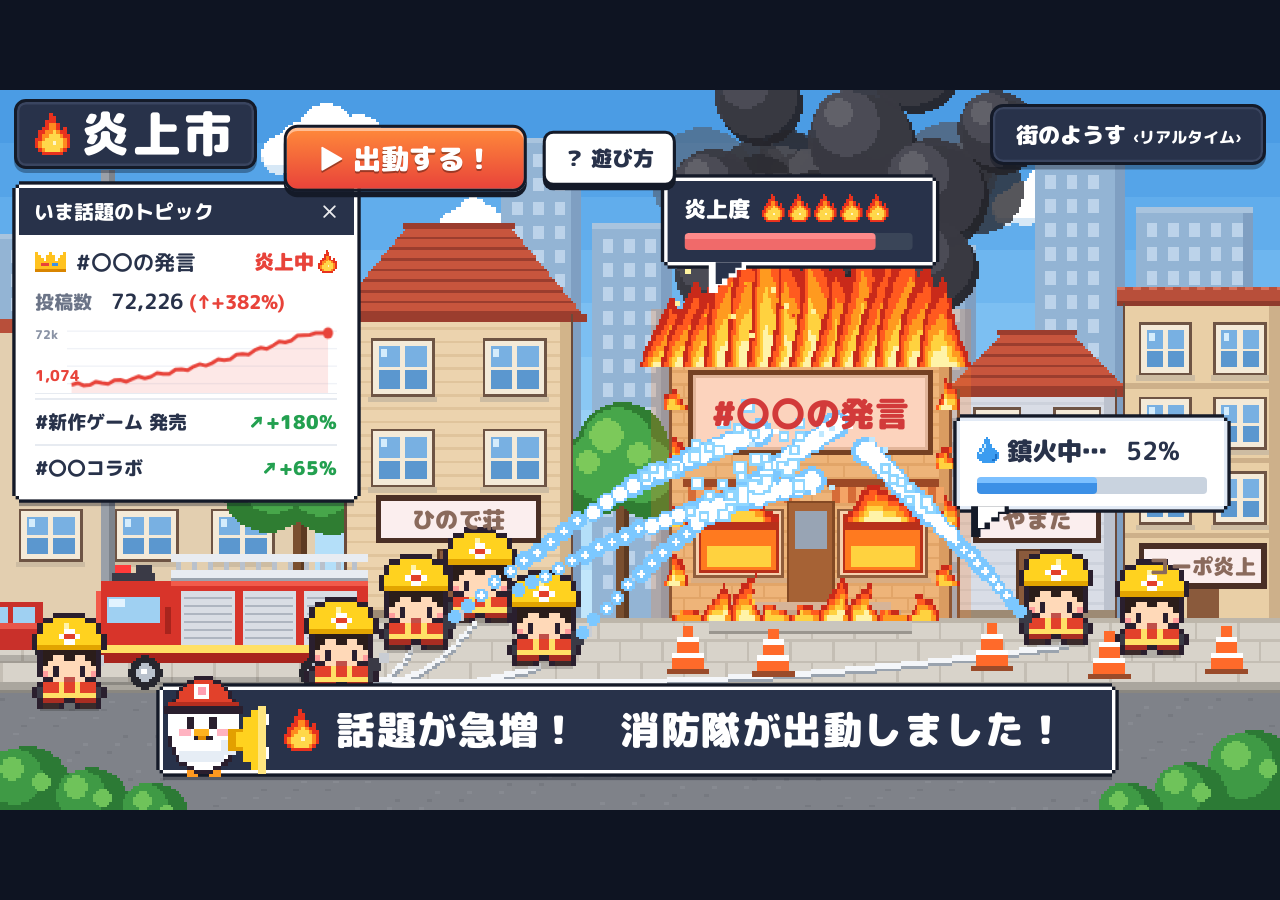
==== commit 6003dc5a: "ドット絵を参考デザインに近づける 消防士スプライトを大きな頭身に描き直し、太い放水アーチ、地面のホース、 陰影つきの巨大な黒煙、高い炎と側面の炎、建物の輪郭線、左端の赤い車を追加。  Co-Autho" ====
--- a/enjo-city.html
+++ b/enjo-city.html
@@ -851,27 +851,29 @@
   // ---------- スプライト ----------
   const FF_PAL = {
     k: '#2a1f2e', y: '#ffd21f', Y: '#e2a400', w: '#ffffff', h: '#2b1d1a', s: '#ffd9b8',
-    e: '#2a1f2e', p: '#ff9c9c', r: '#e2412b', R: '#a92d22', l: '#ffe066', g: '#3a3a46', b: '#3a2a2a',
+    e: '#2a1f2e', m: '#c0504a', p: '#ff9c9c', L: '#fff3a8', r: '#e2412b', R: '#a92d22', l: '#ffe066', g: '#3a3a46', b: '#3a2a2a',
   };
   const FF_HEAD = [
-    '...kkkkkk...',
-    '..kyyyyyyk..',
-    '.kyyyywwyyk.',
-    '.kyyyywwyyk.',
-    'kYyyyyyyyyYk',
-    'kkYYYYYYYYkk',
-    '.khhhhhhhhk.',
-    '.khhssssshk.',
-    '.khsesssesk.',
-    '.kspssssspk.',
-    '..kkrrrrkk..',
-    '.krrlrrlrrk.',
-    'kgrrrrrrrrgk',
-    '.kllllllllk.',
+    '....kkkkkk....',
+    '..kkyyyyyykk..',
+    '.kyyyyLyyyyyk.',
+    '.kyyyywwyyyyk.',
+    'kyyyywrrwyyyyk',
+    'kyyyyywwyyyyyk',
+    'kYYYYYYYYYYYYk',
+    '.khhhhhhhhhhk.',
+    '.khhsshhsshhk.',
+    '.khsssssssshk.',
+    '.kssessssessk.',
+    '.kpsessssespk.',
+    '..kkssmmsskk..',
+    '.krrrlrrlrrrk.',
+    'kgrrrlrrlrrrgk',
+    'kgllllllllllgk',
   ];
-  const FF_A = FF_HEAD.concat(['.kRRRkkRRRk.', '.kbbk..kbbk.']);
-  const FF_B = FF_HEAD.concat(['..kRRkkRRRk.', '..kbbk..kbbk']);
-  const FF_C = FF_HEAD.concat(['.kRRRkkRRk..', 'kbbk..kbbk..']);
+  const FF_A = FF_HEAD.concat(['.kRRRRkkRRRRk.', '.kbbbk..kbbbk.']);
+  const FF_B = FF_HEAD.concat(['..kRRRkkRRRRk.', '..kbbk..kbbbk.']);
+  const FF_C = FF_HEAD.concat(['.kRRRRkkRRRk..', '.kbbbk..kbbk..']);
   const PLAYER_PAL = Object.assign({}, FF_PAL, { y: '#ff5a4a', Y: '#c8322a', w: '#ffffff' });
 
   const CONE = [
@@ -1077,6 +1079,9 @@
       else if (b.type === 'shop') drawShop(c, b);
       else drawApt(c, b);
       drawSign(c, b);
+      const wt = b.type === 'house' ? b.roofBase : b.top;
+      R(c, b.x - 1, wt, 1, GROUND - wt, '#6b4a3a');
+      R(c, b.x + b.w, wt, 1, GROUND - wt, '#6b4a3a');
       b.cx = b.x + b.w / 2;
     });
     // 歩道
@@ -1143,6 +1148,17 @@
     R(c, x + 17, y - 46, 6, 3, on ? '#3a3a46' : '#ff3a3a');
     // 車輪
     [x + 20, x + 84].forEach(wx => { circ(c, wx, y - 6, 6, '#26262e'); circ(c, wx, y - 6, 3, '#b9c1cc'); R(c, wx - 1, y - 7, 2, 2, '#ffffff'); });
+  }
+
+  // ---------- 赤い車（左端） ----------
+  function drawCar(c, x, y) {
+    R(c, x, y - 2, 40, 3, 'rgba(0,0,0,0.18)');
+    R(c, x, y - 14, 40, 10, '#c9302a');
+    R(c, x + 6, y - 22, 24, 9, '#c9302a');
+    R(c, x + 9, y - 20, 8, 6, '#9fd0f2'); R(c, x + 19, y - 20, 8, 6, '#9fd0f2');
+    R(c, x, y - 14, 40, 2, '#e8564a');
+    R(c, x + 36, y - 11, 4, 3, '#ffe680');
+    [x + 9, x + 31].forEach(wx => { circ(c, wx, y - 4, 4, '#26262e'); circ(c, wx, y - 4, 2, '#b9c1cc'); });
   }
 
   // ---------- マスコット（ヒヨコ隊長） ----------
@@ -1181,7 +1197,7 @@
 
   return {
     W, H, GROUND, R, circ, gridCanvas, installIcons, buildSprites, buildBackground, buildForeground,
-    BUILDINGS, roofYAt, drawTruck, drawMascot, get SPR() { return SPR; },
+    BUILDINGS, roofYAt, drawTruck, drawCar, drawMascot, get SPR() { return SPR; },
   };
 })();
 
@@ -1594,10 +1610,12 @@
   // ---------- 放水 ----------
   function emitWater(f, tx, ty, rate, power, dt, isPlayer) {
     f.acc = (f.acc || 0) + rate * dt;
-    const hx = f.x + f.dir * 13, hy = f.y - 13;
+    const hx = f.x + f.dir * 14, hy = f.y - 13;
+    f.stream = { hx, hy, dx: 0, dy: 0, t: S.t };
     let dx = tx - hx, dy = ty - hy;
     const d = Math.hypot(dx, dy) || 1;
     if (d > RANGE) { dx *= RANGE / d; dy *= RANGE / d; }
+    f.stream.dx = dx; f.stream.dy = dy;
     while (f.acc >= 1) {
       f.acc -= 1;
       const spread = 3 + Math.hypot(dx, dy) * 0.05;
@@ -1706,18 +1724,20 @@
     S.activeWalls.forEach(wl => drawWallShield(wl));
     // エンティティ（y順）
     const ents = [];
-    ents.push({ y: TRUCK.y - 2, d: () => { PX.drawTruck(ctx, TRUCK.x, TRUCK.y, S.t); drawHose(); } });
+    ents.push({ y: 211, d: () => PX.drawCar(ctx, -14, 214) });
+    ents.push({ y: TRUCK.y - 2, d: () => PX.drawTruck(ctx, TRUCK.x, TRUCK.y, S.t) });
+    ents.push({ y: 203.5, d: drawHoses });
     [[258, 219], [290, 220], [372, 218], [416, 221], [460, 219]].forEach(([x, y]) => ents.push({ y, d: () => ctx.drawImage(SPR.cone, x - 8, y - 18) }));
     S.crew.forEach(c => ents.push({ y: c.y, d: () => drawFF(c, SPR.ff) }));
     if (S.mode === 'play' || S.mode === 'modal' || S.mode === 'result') ents.push({ y: S.player.y + 0.1, d: () => drawFF(S.player, SPR.player, true) });
     S.activeWalls.forEach(wl => ents.push({ y: 214, d: () => drawBarricade(wl) }));
     ents.sort((a, b) => a.y - b.y).forEach(e => e.d());
     // 水
+    drawStreams();
     S.water.forEach(w => {
-      if (w.px !== undefined) R(ctx, (w.x + w.px) / 2 - 1, (w.y + w.py) / 2 - 1, 4, 4, '#6cc4ff');
-      R(ctx, w.x - 1, w.y - 1, w.s + 2, w.s + 2, '#8fd6ff');
+      if (w.t > w.T * 0.6) R(ctx, w.x - 1, w.y - 1, w.s + 2, w.s + 2, '#8fd6ff');
     });
-    S.water.forEach(w => { R(ctx, w.x, w.y, w.s, w.s, '#ffffff'); });
+    S.water.forEach(w => { if (w.t > w.T * 0.6) R(ctx, w.x, w.y, w.s, w.s, '#ffffff'); });
     S.particles.forEach(p => { ctx.globalAlpha = 1 - p.life / p.max; R(ctx, p.x, p.y, p.s, p.s, p.col); });
     ctx.globalAlpha = 1;
     ctx.drawImage(FG, 0, 0);
@@ -1737,18 +1757,22 @@
       }
     }
   }
+  const PUFFS = [[-0.42, -30, 15], [0.38, -32, 16], [-0.05, -46, 22], [-0.4, -64, 17], [0.36, -62, 20], [0.05, -84, 21], [0.55, -90, 15], [-0.3, -100, 16], [0.25, -116, 18], [0.6, -124, 13]];
   function drawSmokeMass(b) {
     const f = b.fire / 100;
-    if (f < 0.25) return;
-    const a = Math.min(1, (f - 0.25) / 0.4);
-    const t = S.t;
-    ctx.globalAlpha = 0.92 * a;
-    const blobs = [[-0.35, -38, 16], [0.05, -50, 20], [0.4, -40, 16], [0.2, -70, 18], [0.55, -72, 14], [-0.15, -78, 14], [0.4, -96, 12]];
-    blobs.forEach(([rx, dy, r], i) => {
-      const x = b.cx + rx * b.w + Math.sin(t * 0.8 + i) * 3 + (dy < -60 ? 10 : 0);
-      const y = b.top + dy * (0.6 + 0.4 * f) + Math.cos(t * 0.7 + i * 2) * 2;
-      circ(ctx, x, y, r * (0.6 + 0.4 * f) * (0.75 + 0.25 * b.w / 104), i % 3 === 0 ? '#3a3a42' : i % 3 === 1 ? '#2c2c33' : '#4a4a52');
-    });
+    if (f < 0.2) return;
+    const a = Math.min(1, (f - 0.2) / 0.4), t = S.t;
+    const scale = (0.55 + 0.45 * f) * (0.7 + 0.3 * b.w / 104);
+    const pts = PUFFS.map(([rx, dy, r], i) => ({
+      x: b.cx + rx * b.w + Math.sin(t * 0.6 + i * 1.3) * 3 + (-dy) * 0.12,
+      y: b.top + dy * (0.55 + 0.45 * f) + Math.cos(t * 0.5 + i * 2) * 2,
+      r: r * scale,
+    }));
+    ctx.globalAlpha = 0.96 * a;
+    pts.forEach(p => circ(ctx, p.x + 2, p.y + 3, p.r, '#25252b'));
+    pts.forEach(p => circ(ctx, p.x, p.y, p.r, '#3a3a42'));
+    pts.forEach(p => circ(ctx, p.x - p.r * 0.25, p.y - p.r * 0.3, p.r * 0.62, '#4d4d56'));
+    pts.forEach(p => circ(ctx, p.x - p.r * 0.4, p.y - p.r * 0.5, p.r * 0.28, '#62626b'));
     ctx.globalAlpha = 1;
   }
 
@@ -1772,6 +1796,13 @@
         tongue(x, GROUND + 1, h, 12, x);
       }
     }
+    // 側面の炎
+    if (f > 0.6) {
+      const wt = b.type === 'house' ? b.roofBase : b.top;
+      [b.x + 1, b.x + b.w - 1].forEach((sx, k) => {
+        for (let y = wt + 14; y < GROUND - 10; y += 22) tongue(sx, y + 10, (f - 0.6) * 55 * (0.7 + 0.3 * Math.sin(t * 8 + y + k)), 9, y + k * 3);
+      });
+    }
     // 屋根の炎
     const step = 8;
     for (let x = b.x - 2; x <= b.x + b.w + 2; x += step) {
@@ -1779,7 +1810,7 @@
       const ry = PX.roofYAt(b, clamp(x, b.x, b.x + b.w));
       const n = 0.5 + 0.25 * Math.sin(t * 6 + x * 0.9) + 0.25 * Math.sin(t * 4.1 + x * 0.37);
       const env = 0.5 + 0.5 * Math.sin(clamp(rel, 0, 1) * Math.PI);
-      const h = (10 + 62 * f) * (0.55 + 0.45 * n) * env;
+      const h = (12 + 76 * f) * (0.55 + 0.45 * n) * env;
       tongue(x, ry + 8, h, 15 + 6 * f, x * 0.7);
     }
   }
@@ -1801,16 +1832,16 @@
   function drawFF(c, set, isPlayer) {
     const frame = c.moving ? 1 + (Math.floor(c.walkT * 8) % 2) : 0;
     const img = set[frame][c.dir < 0 ? 1 : 0];
-    const x = Math.round(c.x - 12), y = Math.round(c.y - 32);
-    R(ctx, x + 2, c.y - 2, 20, 3, 'rgba(0,0,0,0.18)');
+    const x = Math.round(c.x - 14), y = Math.round(c.y - 36);
+    R(ctx, x + 3, c.y - 2, 22, 3, 'rgba(0,0,0,0.18)');
     ctx.drawImage(img, x, y);
     if (c.spraying || c.hose) {
-      const hx = c.x + c.dir * 10, hy = c.y - 9;
+      const hx = c.x + c.dir * 12, hy = c.y - 11;
       R(ctx, hx - 2, hy - 2, 5, 5, '#3a3a46');
       R(ctx, hx + c.dir * 3 - 1, hy - 4, 4, 4, '#c9cdd4');
     }
     if (isPlayer) {
-      const by = Math.round(c.y - 44 + Math.sin(S.t * 6) * 1.5);
+      const by = Math.round(c.y - 48 + Math.sin(S.t * 6) * 1.5);
       R(ctx, c.x - 4, by, 9, 3, '#141a28'); R(ctx, c.x - 3, by + 3, 7, 2, '#141a28'); R(ctx, c.x - 1, by + 5, 3, 2, '#141a28');
       R(ctx, c.x - 3, by + 1, 7, 2, '#3c90e6'); R(ctx, c.x - 2, by + 3, 5, 1, '#3c90e6'); R(ctx, c.x, by + 4, 1, 2, '#3c90e6');
       if (c.spraying) {
@@ -1825,8 +1856,42 @@
     }
   }
 
+  function drawHoses() {
+    const list = S.crew.filter(c => c.spraying || c.hose);
+    if (S.mode !== 'title' && S.player.spraying) list.push(S.player);
+    const ox = TRUCK.x + 100, oy = TRUCK.y - 4;
+    list.forEach(c => {
+      const ex = c.x - c.dir * 3, ey = c.y - 1;
+      const mx = (ox + ex) / 2, my = Math.max(oy, ey) + 6;
+      const n = Math.ceil(Math.abs(ex - ox) / 2) + 6;
+      for (let k = 0; k <= n; k++) {
+        const u = k / n, x = (1 - u) * (1 - u) * ox + 2 * u * (1 - u) * mx + u * u * ex, y = (1 - u) * (1 - u) * oy + 2 * u * (1 - u) * my + u * u * ey;
+        R(ctx, x, y + 2, 2, 1, '#9aa3ae'); R(ctx, x, y, 2, 2, '#f4f6f9');
+      }
+    });
+  }
+  function drawStreams() {
+    const list = S.crew.filter(c => c.spraying && c.stream && S.t - c.stream.t < 0.1);
+    if (S.player.spraying && S.player.stream && S.mode !== 'title') list.push(S.player);
+    const G = 160, arcs = [];
+    list.forEach((c, ci) => {
+      const { hx, hy, dx, dy } = c.stream;
+      const dist = Math.hypot(dx, dy); if (dist < 5) return;
+      const T = Math.max(0.18, dist / 230), vx = dx / T, vy = (dy - 0.5 * G * T * T) / T;
+      const pts = [];
+      for (let k = 0; k <= 22; k++) {
+        const u = k / 22, tt = u * T;
+        pts.push([hx + vx * tt, hy + vy * tt + 0.5 * G * tt * tt + Math.sin(S.t * 24 + u * 7 + ci) * u * 1.6, 1 + u * 2.6]);
+      }
+      arcs.push(pts);
+    });
+    arcs.forEach(pts => pts.forEach(([x, y, r]) => circ(ctx, x, y, r + 1, '#7cc8ff')));
+    arcs.forEach(pts => pts.forEach(([x, y, r], k) => { if (k > 1) circ(ctx, x, y, Math.max(1, r - 0.6), '#ffffff'); }));
+    arcs.forEach(pts => { const [x, y] = pts[pts.length - 1]; for (let i = 0; i < 4; i++) R(ctx, x + rand(-7, 7), y + rand(-6, 4), 2, 2, i % 2 ? '#ffffff' : '#bfe8ff'); });
+  }
+
   function drawHose() {
-    if (S.mode !== 'title') return;
+    return;
     const c = S.crew[0];
     const pts = [[TRUCK.x + 100, TRUCK.y - 14], [TRUCK.x + 102, TRUCK.y + 2], [c.x - 14, c.y - 2], [c.x - 10, c.y - 9]];
     for (let i = 0; i < pts.length - 1; i++) {
